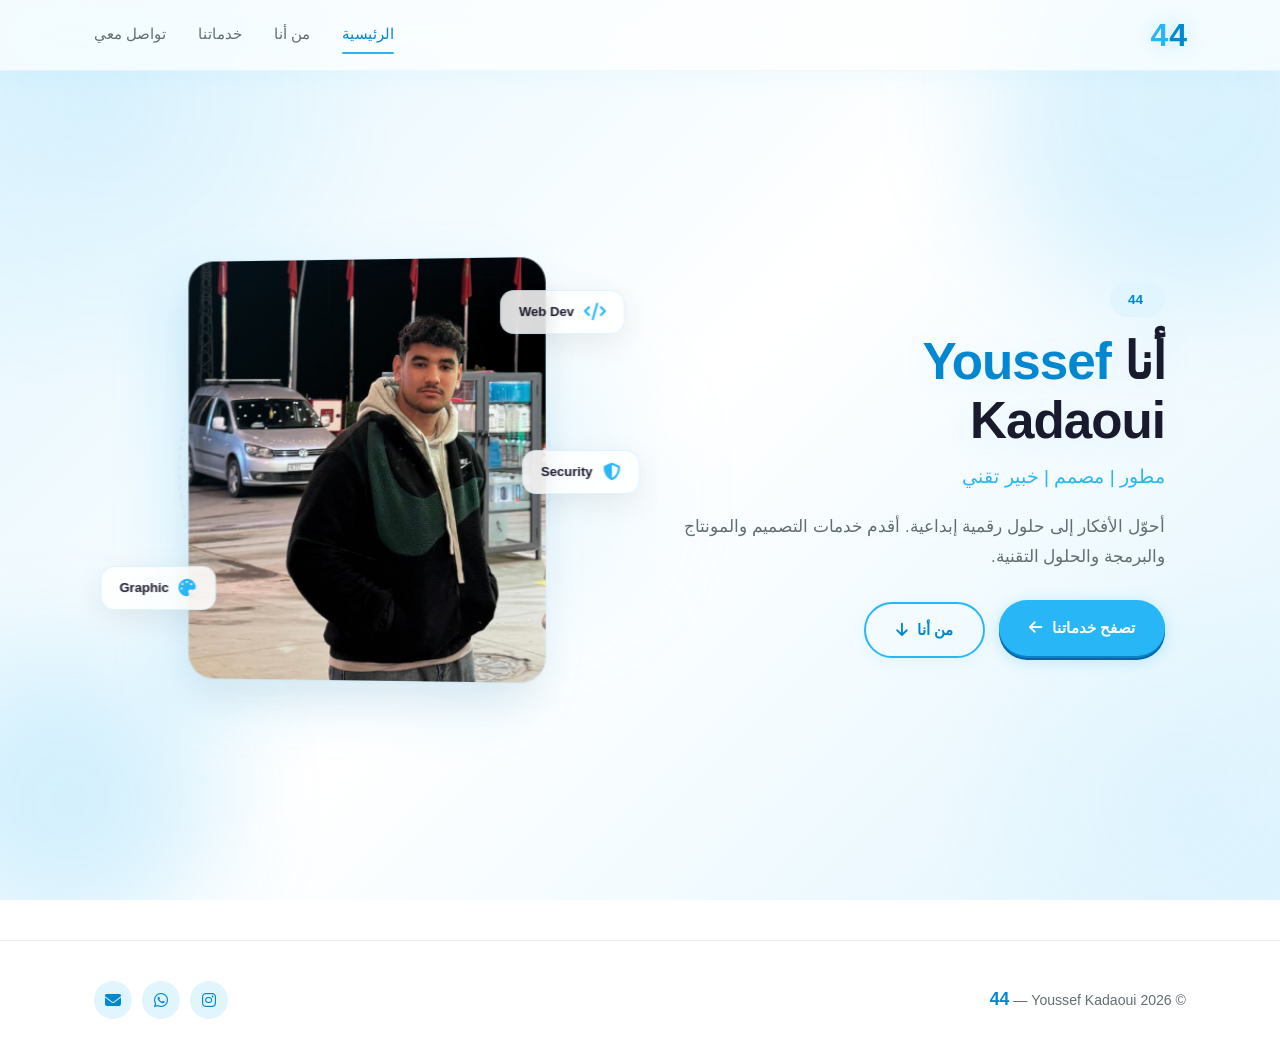
==== index.html @ 0938fd68 "Add files via upload" ====
<!DOCTYPE html>
<html lang="ar" dir="rtl">
<head>
    <meta charset="UTF-8">
    <meta name="viewport" content="width=device-width, initial-scale=1.0">
    <title>44 - Youssef Kadaoui</title>
    <link rel="stylesheet" href="https://cdnjs.cloudflare.com/ajax/libs/font-awesome/6.5.0/css/all.min.css">
    <link rel="stylesheet" href="css/style.css">
</head>
<body>

    <header class="header">
        <div class="container header-inner">
            <a href="index.html" class="logo">4<span>4</span></a>
            <button class="nav-toggle" id="navToggle" aria-label="القائمة">
                <span></span><span></span><span></span>
            </button>
            <nav class="nav" id="nav">
                <a href="index.html" class="active">الرئيسية</a>
                <a href="about.html">من أنا</a>
                <a href="services.html">خدماتنا</a>
                <a href="contact.html">تواصل معي</a>
            </nav>
        </div>
    </header>

    <div class="bg-tech" id="bgTech"></div>
    <div class="scroll-progress" id="scrollProgress"></div>

    <section class="home-hero">
        <div class="blob blob-1"></div>
        <div class="blob blob-2"></div>
        <div class="blob blob-3"></div>
        <div class="container hero-grid">
            <div>
                <span class="hero-tag"><i class="fas fa-sparkles"></i> 44</span>
                <h1>أنا <span>Youssef</span><br>Kadaoui</h1>
                <p class="hero-sub">مطور | مصمم | خبير تقني</p>
                <p class="hero-desc">أحوّل الأفكار إلى حلول رقمية إبداعية. أقدم خدمات التصميم والمونتاج والبرمجة والحلول التقنية.</p>
                <div class="hero-actions">
                    <a href="services.html" class="btn btn-primary">تصفح خدماتنا <i class="fas fa-arrow-left"></i></a>
                    <a href="about.html" class="btn btn-outline">من أنا <i class="fas fa-arrow-down"></i></a>
                </div>
            </div>
            <div class="hero-photo-wrap">
                <div class="hero-photo">
                    <img src="assets/photo.jpg" alt="Youssef Kadaoui" onerror="this.src='assets/photo.svg'">
                </div>
                <div class="floating-badges">
                    <span class="badge badge-1"><i class="fas fa-code"></i> Web Dev</span>
                    <span class="badge badge-2"><i class="fas fa-palette"></i> Graphic</span>
                    <span class="badge badge-3"><i class="fas fa-shield-halved"></i> Security</span>
                </div>
            </div>
        </div>
    </section>

    <footer class="footer">
        <div class="container footer-inner">
            <p class="footer-copy">&copy; 2026 Youssef Kadaoui — <strong>44</strong></p>
            <div class="footer-social">
                <a href="https://www.instagram.com/youssef__kadaoui" target="_blank" aria-label="Instagram"><i class="fab fa-instagram"></i></a>
                <a href="https://wa.me/212609236744" target="_blank" aria-label="WhatsApp"><i class="fab fa-whatsapp"></i></a>
                <a href="mailto:youssefelkadaoui981@gmail.com" aria-label="Email"><i class="fas fa-envelope"></i></a>
            </div>
        </div>
    </footer>

    <button class="back-top" id="backTop" aria-label="العودة للأعلى"><i class="fas fa-arrow-up"></i></button>

    <script src="js/script.js"></script>
</body>
</html>
---- css/style.css ----
* {
    margin: 0;
    padding: 0;
    box-sizing: border-box;
}

:root {
    --primary: #29B6F6;
    --primary-dark: #0288D1;
    --primary-light: #81D4FA;
    --primary-bg: #E1F5FE;
    --accent: #03A9F4;
    --bg: #ffffff;
    --bg-alt: #f0f7fe;
    --bg-card: #ffffff;
    --text: #2d3436;
    --text-light: #636e72;
    --text-muted: #b2bec3;
    --text-bright: #1a1a2e;
    --border: #e8edf3;
    --shadow: 0 4px 20px rgba(41, 182, 246, 0.12);
    --shadow-hover: 0 12px 40px rgba(41, 182, 246, 0.25);
    --shadow-lg: 0 20px 60px rgba(0, 0, 0, 0.08);
    --shadow-3d: 0 30px 80px rgba(41, 182, 246, 0.15);
    --radius: 16px;
    --radius-sm: 10px;
    --font: 'Segoe UI', Tahoma, Geneva, Verdana, sans-serif;
    --z-base: 1;
    --z-raised: 10;
    --z-floating: 100;
}

html {
    scroll-behavior: smooth;
    perspective: 1200px;
}

body {
    font-family: var(--font);
    background: var(--bg);
    color: var(--text);
    line-height: 1.7;
    overflow-x: hidden;
    background-image:
        radial-gradient(circle, var(--primary-light) 0.8px, transparent 0.8px),
        radial-gradient(circle, var(--primary-light) 0.5px, transparent 0.5px);
    background-size: 40px 40px, 20px 20px;
    background-position: 0 0, 10px 10px;
    background-attachment: fixed;
    transform-style: preserve-3d;
}

a { text-decoration: none; color: inherit; }
ul { list-style: none; }
img { max-width: 100%; display: block; }

.container {
    max-width: 1140px;
    margin: 0 auto;
    padding: 0 24px;
}

/* ===== HEADER / NAV ===== */
.header {
    position: fixed;
    top: 0;
    left: 0;
    width: 100%;
    z-index: 1000;
    background: rgba(255, 255, 255, 0.7);
    backdrop-filter: blur(24px) saturate(1.2);
    -webkit-backdrop-filter: blur(24px) saturate(1.2);
    border-bottom: 1px solid rgba(41, 182, 246, 0.08);
    transition: all 0.4s cubic-bezier(0.25, 0.46, 0.45, 0.94);
    transform: translateZ(50px);
    box-shadow: 0 1px 30px rgba(41, 182, 246, 0.06);
}

.header-inner {
    display: flex;
    justify-content: space-between;
    align-items: center;
    height: 70px;
}

.logo {
    font-size: 2rem;
    font-weight: 900;
    color: var(--primary-dark);
    letter-spacing: -1px;
    display: inline-flex;
    align-items: center;
    gap: 2px;
    animation: logoBounce 2.5s ease-in-out infinite;
    text-shadow: 0 0 20px rgba(41, 182, 246, 0.3);
    user-select: none;
}

.logo span {
    color: var(--primary);
    animation: logoGlow 2.5s ease-in-out infinite;
}

@keyframes logoBounce {
    0%, 100% { transform: translateY(0) scale(1); }
    25% { transform: translateY(-3px) scale(1.05); }
    50% { transform: translateY(0) scale(1); }
    75% { transform: translateY(-2px) scale(1.02); }
}

@keyframes logoGlow {
    0%, 100% { text-shadow: 0 0 20px rgba(41, 182, 246, 0.3); }
    50% { text-shadow: 0 0 35px rgba(41, 182, 246, 0.7), 0 0 60px rgba(41, 182, 246, 0.2); }
}

.nav { display: flex; gap: 32px; }

.nav a {
    font-size: 0.92rem;
    font-weight: 500;
    color: var(--text-light);
    transition: color 0.3s ease;
    position: relative;
    padding: 4px 0;
}

.nav a::after {
    content: '';
    position: absolute;
    bottom: -2px;
    left: 0;
    width: 0;
    height: 2px;
    background: var(--primary);
    transition: width 0.3s ease;
    border-radius: 2px;
}

.nav a:hover,
.nav a.active {
    color: var(--primary-dark);
}

.nav a:hover::after,
.nav a.active::after {
    width: 100%;
}

/* Mobile Toggle */
.nav-toggle {
    display: none;
    flex-direction: column;
    gap: 5px;
    cursor: pointer;
    padding: 4px;
    background: none;
    border: none;
}

.nav-toggle span {
    display: block;
    width: 24px;
    height: 2px;
    background: var(--text-bright);
    border-radius: 2px;
    transition: all 0.3s ease;
}

/* ===== PAGE HERO ===== */
.page-hero {
    padding: 140px 0 70px;
    background: linear-gradient(135deg, var(--primary-bg) 0%, #ffffff 70%);
    position: relative;
    overflow: hidden;
}

.page-hero::before {
    content: '';
    position: absolute;
    top: -100px;
    right: -100px;
    width: 400px;
    height: 400px;
    background: radial-gradient(circle, rgba(41, 182, 246, 0.08), transparent 70%);
    border-radius: 50%;
}

.page-hero h1 {
    font-size: 2.8rem;
    font-weight: 800;
    color: var(--text-bright);
    position: relative;
    z-index: 1;
    transform: translateZ(20px);
    text-shadow: 0 4px 20px rgba(41, 182, 246, 0.08);
}

.page-hero p {
    color: var(--text-light);
    font-size: 1.1rem;
    margin-top: 10px;
    position: relative;
    z-index: 1;
    transform: translateZ(15px);
}

/* ===== HOME HERO ===== */
.home-hero {
    min-height: 100vh;
    display: flex;
    align-items: center;
    padding: 100px 0 60px;
    background: linear-gradient(135deg, var(--primary-bg) 0%, #ffffff 50%, var(--primary-bg) 100%);
    position: relative;
    overflow: hidden;
    transform-style: preserve-3d;
    animation: heroShift 12s ease-in-out infinite alternate;
}

.home-hero::before {
    content: '';
    position: absolute;
    top: -200px;
    left: -200px;
    width: 600px;
    height: 600px;
    background: radial-gradient(circle, rgba(41, 182, 246, 0.08), transparent 70%);
    border-radius: 50%;
    transform: translateZ(-50px);
    animation: blobMove 18s ease-in-out infinite alternate;
}

.home-hero::after {
    content: '';
    position: absolute;
    bottom: -150px;
    right: -150px;
    width: 500px;
    height: 500px;
    background: radial-gradient(circle, rgba(129, 212, 250, 0.08), transparent 70%);
    border-radius: 50%;
    transform: translateZ(-30px);
    animation: blobMove 15s ease-in-out infinite alternate-reverse;
}

.hero-grid {
    display: grid;
    grid-template-columns: 1fr 1fr;
    gap: 50px;
    align-items: center;
    position: relative;
    z-index: 1;
}

.hero-tag {
    display: inline-block;
    background: var(--primary-bg);
    color: var(--primary-dark);
    padding: 6px 18px;
    border-radius: 50px;
    font-size: 0.85rem;
    font-weight: 600;
    margin-bottom: 16px;
    animation: hero3DTop 1s cubic-bezier(0.34, 1.56, 0.64, 1) 0.2s both;
}

.hero-grid h1 {
    font-size: 3.2rem;
    font-weight: 900;
    color: var(--text-bright);
    line-height: 1.15;
    margin-bottom: 10px;
    letter-spacing: -1px;
    transform: translateZ(30px);
    text-shadow: 0 5px 30px rgba(41, 182, 246, 0.1);
    animation: hero3DLeft 1s cubic-bezier(0.34, 1.56, 0.64, 1) 0.35s both;
}

.hero-grid h1 span {
    color: var(--primary-dark);
    display: inline-block;
    transform: translateZ(40px);
}

.hero-sub {
    font-size: 1.2rem;
    color: var(--primary);
    font-weight: 500;
    margin-bottom: 18px;
    transform: translateZ(20px);
    animation: hero3DBottom 0.9s cubic-bezier(0.34, 1.56, 0.64, 1) 0.5s both;
}

.hero-desc {
    color: var(--text-light);
    font-size: 1.05rem;
    margin-bottom: 30px;
    max-width: 500px;
    line-height: 1.8;
    transform: translateZ(15px);
    animation: hero3DBottom 0.9s cubic-bezier(0.34, 1.56, 0.64, 1) 0.65s both;
}

@keyframes hero3DTop {
    from { opacity: 0; transform: translateZ(-100px) translateY(-60px) rotateX(30deg); }
    to { opacity: 1; transform: translateZ(0) translateY(0) rotateX(0); }
}

@keyframes hero3DLeft {
    from { opacity: 0; transform: translateZ(-80px) translateX(-80px) rotateY(-20deg); }
    to { opacity: 1; transform: translateZ(30px) translateX(0) rotateY(0); }
}

@keyframes hero3DBottom {
    from { opacity: 0; transform: translateZ(-60px) translateY(50px) rotateX(-15deg); }
    to { opacity: 1; transform: translateZ(0) translateY(0) rotateX(0); }
}

@keyframes hero3DRight {
    from { opacity: 0; transform: translateZ(-100px) translateX(80px) rotateY(25deg) scale(0.8); }
    to { opacity: 1; transform: translateZ(40px) translateX(0) rotateY(-3deg) scale(1); }
}

@keyframes hero3DScale {
    from { opacity: 0; transform: translateZ(-120px) scale(0.6) rotateX(15deg); }
    to { opacity: 1; transform: translateZ(0) scale(1) rotateX(0); }
}

.hero-actions {
    display: flex;
    gap: 14px;
    flex-wrap: wrap;
    animation: hero3DBottom 1s cubic-bezier(0.34, 1.56, 0.64, 1) 0.8s both;
}

.hero-actions .btn:nth-child(2) {
    animation: hero3DScale 0.8s cubic-bezier(0.34, 1.56, 0.64, 1) 0.95s both;
}

.btn {
    display: inline-flex;
    align-items: center;
    gap: 10px;
    padding: 13px 30px;
    border-radius: 50px;
    font-size: 0.95rem;
    font-weight: 600;
    cursor: pointer;
    transition: all 0.35s cubic-bezier(0.34, 1.56, 0.64, 1);
    border: none;
    font-family: var(--font);
    position: relative;
    transform: translateZ(10px);
}

.btn-primary {
    background: var(--primary);
    color: #fff;
    box-shadow: 0 4px 15px rgba(41, 182, 246, 0.3), 0 2px 0 #0277BD, 0 4px 0 #01579B;
    transform: translateZ(10px) translateY(-2px);
}

.btn-primary:hover {
    background: var(--primary-dark);
    transform: translateZ(20px) translateY(-6px);
    box-shadow: 0 8px 30px rgba(41, 182, 246, 0.4), 0 4px 0 #0277BD, 0 8px 0 #01579B;
}

.btn-primary:active {
    transform: translateZ(5px) translateY(2px);
    box-shadow: 0 2px 10px rgba(41, 182, 246, 0.3), 0 1px 0 #0277BD;
}

.btn-outline {
    background: transparent;
    color: var(--primary-dark);
    border: 2px solid var(--primary);
    box-shadow: 0 4px 15px rgba(41, 182, 246, 0.08);
}

.btn-outline:hover {
    background: var(--primary);
    color: #fff;
    transform: translateZ(20px) translateY(-4px);
    box-shadow: 0 8px 30px rgba(41, 182, 246, 0.3);
}

/* Photo - frameless */
.hero-photo-wrap {
    display: flex;
    justify-content: center;
    align-items: center;
    position: relative;
    transform-style: preserve-3d;
    perspective: 800px;
    animation: hero3DRight 1.2s cubic-bezier(0.34, 1.56, 0.64, 1) 0.4s both;
}

.hero-photo-wrap::before {
    content: '';
    position: absolute;
    width: 380px;
    height: 380px;
    border: 2px dashed rgba(41, 182, 246, 0.08);
    border-radius: 50%;
    animation: spin 30s linear infinite;
    transform: translateZ(-20px);
}

@keyframes spin {
    to { transform: translateZ(-20px) rotate(360deg); }
}

.hero-photo {
    width: 340px;
    height: 400px;
    border-radius: 24px;
    overflow: hidden;
    box-shadow:
        -20px 20px 60px rgba(41, 182, 246, 0.15),
        0 20px 40px rgba(0, 0, 0, 0.06),
        0 0 0 1px rgba(41, 182, 246, 0.05);
    background: var(--primary-bg);
    transition: transform 0.6s cubic-bezier(0.34, 1.56, 0.64, 1), box-shadow 0.6s ease;
    position: relative;
    transform: translateZ(40px) rotateY(-3deg);
    transform-style: preserve-3d;
}

.hero-photo::after {
    content: '';
    position: absolute;
    inset: 0;
    border-radius: 24px;
    background: linear-gradient(135deg, rgba(41, 182, 246, 0.1), transparent 50%);
    pointer-events: none;
}

.hero-photo img {
    width: 100%;
    height: 100%;
    object-fit: cover;
    display: block;
}

.hero-photo:hover {
    transform: translateZ(60px) translateY(-12px) rotateY(-5deg) scale(1.02);
    box-shadow:
        -30px 30px 80px rgba(41, 182, 246, 0.2),
        0 30px 60px rgba(0, 0, 0, 0.08),
        0 0 0 1px rgba(41, 182, 246, 0.1);
}

.photo-placeholder {
    width: 100%;
    height: 100%;
    display: flex;
    flex-direction: column;
    align-items: center;
    justify-content: center;
    color: var(--primary);
    background: linear-gradient(135deg, var(--primary-bg), #ffffff);
}

.photo-placeholder i {
    font-size: 5rem;
    opacity: 0.5;
    margin-bottom: 12px;
}

.photo-placeholder p {
    font-size: 0.95rem;
    opacity: 0.4;
    font-weight: 500;
}

/* Floating badges */
.floating-badges {
    position: absolute;
    top: 0;
    left: 0;
    width: 100%;
    height: 100%;
    pointer-events: none;
    z-index: 2;
}

.badge {
    position: absolute;
    background: rgba(255, 255, 255, 0.9);
    backdrop-filter: blur(12px);
    -webkit-backdrop-filter: blur(12px);
    border-radius: 14px;
    padding: 10px 18px;
    box-shadow: 0 8px 32px rgba(0, 0, 0, 0.08);
    display: flex;
    align-items: center;
    gap: 10px;
    font-size: 0.82rem;
    font-weight: 600;
    color: var(--text-bright);
    animation: floatBadge 6s ease-in-out infinite;
    border: 1px solid rgba(41, 182, 246, 0.12);
    transform-style: preserve-3d;
    transition: transform 0.3s ease, box-shadow 0.3s ease;
}

.badge:hover {
    transform: translateZ(20px) scale(1.05);
    box-shadow: 0 12px 40px rgba(41, 182, 246, 0.15);
    border-color: rgba(41, 182, 246, 0.3);
}

.badge i { color: var(--primary); font-size: 1.1rem; }

.badge-1 { top: 5%; right: -10px; animation: hero3DScale 0.8s cubic-bezier(0.34, 1.56, 0.64, 1) 1.1s both, floatBadge 6s ease-in-out 1.9s infinite; transform: translateZ(50px); }
.badge-2 { bottom: 15%; left: -15px; animation: hero3DScale 0.8s cubic-bezier(0.34, 1.56, 0.64, 1) 1.3s both, floatBadge 6s ease-in-out 2.1s infinite; transform: translateZ(35px); }
.badge-3 { top: 45%; right: -25px; animation: hero3DScale 0.8s cubic-bezier(0.34, 1.56, 0.64, 1) 1.5s both, floatBadge 6s ease-in-out 2.3s infinite; transform: translateZ(45px); }

@keyframes floatBadge {
    0%, 100% { transform: var(--tw, translateY(0)) translateZ(0); }
    50% { transform: var(--tw, translateY(-12px)) translateZ(10px); }
}

.badge-1 { --tw: translateY(0); }
.badge-2 { --tw: translateY(0); }
.badge-3 { --tw: translateY(0); }

/* ===== ABOUT PAGE ===== */
.about-wrap {
    display: grid;
    grid-template-columns: 1fr 1fr;
    gap: 50px;
    align-items: start;
    padding: 60px 0;
}

.about-photo {
    width: 100%;
    max-width: 380px;
    border-radius: 20px;
    overflow: hidden;
    box-shadow: -15px 15px 50px rgba(41, 182, 246, 0.12), 0 15px 40px rgba(0, 0, 0, 0.05);
    background: var(--primary-bg);
    transition: transform 0.5s cubic-bezier(0.34, 1.56, 0.64, 1), box-shadow 0.5s ease;
    transform-style: preserve-3d;
    transform: translateZ(10px) rotateY(-2deg);
}

.about-photo:hover {
    transform: translateZ(30px) translateY(-8px) rotateY(-4deg) scale(1.02);
    box-shadow: -25px 25px 70px rgba(41, 182, 246, 0.2), 0 25px 50px rgba(0, 0, 0, 0.06);
}

.about-photo .photo-placeholder {
    height: 420px;
}

.about-text h2 {
    font-size: 2rem;
    font-weight: 800;
    color: var(--text-bright);
    margin-bottom: 16px;
}

.about-text h2 span { color: var(--primary-dark); }

.about-text p {
    color: var(--text-light);
    font-size: 1.02rem;
    margin-bottom: 14px;
    line-height: 1.8;
}

.stats-row {
    display: grid;
    grid-template-columns: repeat(3, 1fr);
    gap: 16px;
    margin-top: 30px;
}

.stat-item {
    background: var(--primary-bg);
    padding: 22px 16px;
    border-radius: var(--radius-sm);
    text-align: center;
    transition: all 0.3s ease;
}

.stat-item:hover {
    background: var(--primary);
    color: #fff;
    transform: translateY(-3px);
    box-shadow: var(--shadow);
}

.stat-item:hover .stat-num,
.stat-item:hover .stat-label {
    color: #fff;
}

.stat-num {
    display: block;
    font-size: 2rem;
    font-weight: 900;
    color: var(--primary-dark);
    transition: color 0.3s ease;
}

.stat-label {
    color: var(--text-light);
    font-size: 0.85rem;
    font-weight: 500;
    margin-top: 4px;
    transition: color 0.3s ease;
}

/* ===== SERVICES PAGE ===== */
.services-wrap {
    padding: 60px 0;
}

.services-grid {
    display: grid;
    grid-template-columns: repeat(3, 1fr);
    gap: 24px;
}

.service-card {
    background: var(--bg-card);
    border: 1px solid var(--border);
    border-radius: var(--radius);
    padding: 36px 28px;
    transition: all 0.5s cubic-bezier(0.34, 1.56, 0.64, 1);
    position: relative;
    overflow: hidden;
    transform-style: preserve-3d;
    perspective: 1000px;
    box-shadow: 0 4px 20px rgba(0, 0, 0, 0.03);
}

.service-card::before {
    content: '';
    position: absolute;
    top: 0;
    left: 0;
    width: 100%;
    height: 4px;
    background: linear-gradient(90deg, var(--primary), var(--accent), var(--primary-light));
    background-size: 200% 100%;
    transform: scaleX(0);
    transform-origin: left;
    transition: transform 0.5s ease;
    animation: shimmer 3s linear infinite;
}

.service-card:hover::before {
    transform: scaleX(1);
}

.service-card:hover {
    transform: translateZ(30px) translateY(-10px) rotateX(2deg);
    box-shadow:
        0 20px 60px rgba(41, 182, 246, 0.15),
        0 0 0 1px rgba(41, 182, 246, 0.1);
    border-color: rgba(41, 182, 246, 0.2);
}

.service-icon {
    width: 56px;
    height: 56px;
    border-radius: 14px;
    background: var(--primary-bg);
    display: flex;
    align-items: center;
    justify-content: center;
    font-size: 1.5rem;
    color: var(--primary-dark);
    margin-bottom: 18px;
    transition: all 0.4s ease;
}

.service-card:hover .service-icon {
    background: var(--primary);
    color: #fff;
    transform: translateZ(40px) scale(1.1) rotate(5deg);
    box-shadow: 0 10px 30px rgba(41, 182, 246, 0.3);
}

.service-card h3 {
    font-size: 1.1rem;
    font-weight: 700;
    color: var(--text-bright);
    margin-bottom: 10px;
}

.service-card p {
    color: var(--text-light);
    font-size: 0.92rem;
    line-height: 1.7;
}

/* ===== CONTACT PAGE ===== */
.contact-wrap {
    display: grid;
    grid-template-columns: 1fr 1.2fr;
    gap: 40px;
    padding: 60px 0;
}

.contact-info-cards {
    display: flex;
    flex-direction: column;
    gap: 16px;
}

.contact-card {
    background: var(--bg-card);
    border: 1px solid var(--border);
    border-radius: var(--radius-sm);
    padding: 22px 24px;
    display: flex;
    align-items: center;
    gap: 18px;
    transition: all 0.4s cubic-bezier(0.34, 1.56, 0.64, 1);
    transform-style: preserve-3d;
    perspective: 600px;
}

.contact-card:hover {
    border-color: var(--primary-light);
    box-shadow: 0 12px 40px rgba(41, 182, 246, 0.12);
    transform: translateZ(20px) translateX(-6px) rotateY(-2deg);
}

.contact-card .icon {
    width: 48px;
    height: 48px;
    border-radius: 12px;
    background: var(--primary-bg);
    display: flex;
    align-items: center;
    justify-content: center;
    font-size: 1.3rem;
    color: var(--primary-dark);
    flex-shrink: 0;
}

.contact-card .info h4 {
    font-size: 0.9rem;
    color: var(--text-light);
    font-weight: 500;
}

.contact-card .info a,
.contact-card .info span {
    font-size: 1rem;
    font-weight: 600;
    color: var(--text-bright);
    direction: ltr;
    display: inline-block;
}

.contact-card .info a:hover {
    color: var(--primary-dark);
}

/* Form */
.form-box {
    background: var(--bg-card);
    border: 1px solid var(--border);
    border-radius: var(--radius);
    padding: 36px;
    position: relative;
}

.form-box::before {
    content: '';
    position: absolute;
    top: 0;
    left: 0;
    right: 0;
    height: 3px;
    background: linear-gradient(90deg, var(--primary), var(--primary-light), var(--primary));
    background-size: 200% 100%;
    animation: shimmer 3s linear infinite;
    border-radius: var(--radius) var(--radius) 0 0;
}

@keyframes shimmer {
    0% { background-position: 200% 0; }
    100% { background-position: -200% 0; }
}

.form-box h3 {
    font-size: 1.3rem;
    font-weight: 700;
    color: var(--text-bright);
    margin-bottom: 6px;
}

.form-box > p {
    color: var(--text-light);
    font-size: 0.92rem;
    margin-bottom: 24px;
}

.form-group {
    margin-bottom: 16px;
}

.form-group input,
.form-group select,
.form-group textarea {
    width: 100%;
    padding: 13px 16px;
    background: var(--bg);
    border: 1px solid var(--border);
    border-radius: var(--radius-sm);
    color: var(--text);
    font-size: 0.92rem;
    font-family: var(--font);
    transition: all 0.3s ease;
    outline: none;
}

.form-group input:focus,
.form-group select:focus,
.form-group textarea:focus {
    border-color: var(--primary);
    box-shadow: 0 0 0 3px rgba(41, 182, 246, 0.12);
}

.form-group input::placeholder,
.form-group textarea::placeholder {
    color: var(--text-muted);
}

.form-group select {
    cursor: pointer;
    appearance: none;
    -webkit-appearance: none;
    background-image: url("data:image/svg+xml,%3Csvg xmlns='http://www.w3.org/2000/svg' width='12' height='12' fill='%23636e72' viewBox='0 0 16 16'%3E%3Cpath d='M8 11L3 6h10l-5 5z'/%3E%3C/svg%3E");
    background-repeat: no-repeat;
    background-position: left 16px center;
    padding-left: 40px;
}

.form-group select option {
    background: #fff;
    color: var(--text);
}

.form-group textarea {
    height: 120px;
    resize: vertical;
    min-height: 80px;
}

.submit-btn {
    width: 100%;
    justify-content: center;
    padding: 15px 30px;
    font-size: 1rem;
}

.submit-btn i {
    transition: transform 0.3s ease;
}

.submit-btn:hover i {
    transform: translateX(-5px);
}

.form-success {
    display: none;
    text-align: center;
    padding: 40px 20px;
}

.form-success.active {
    display: block;
    animation: fadeUp 0.5s ease;
}

.form-success i {
    font-size: 3.5rem;
    color: #00b894;
    margin-bottom: 12px;
}

.form-success h3 {
    font-size: 1.4rem;
    color: var(--text-bright);
    margin-bottom: 6px;
}

.form-success p {
    color: var(--text-light);
}

@keyframes fadeUp {
    from { opacity: 0; transform: translateY(20px); }
    to { opacity: 1; transform: translateY(0); }
}

/* ===== SECTION HEAD ===== */
.section-head {
    text-align: center;
    margin-bottom: 40px;
    transform-style: preserve-3d;
}

.section-head h2 {
    font-size: 2rem;
    font-weight: 800;
    color: var(--text-bright);
    margin-bottom: 8px;
    transform: translateZ(15px);
}

.section-head p {
    color: var(--text-light);
    font-size: 1rem;
    transform: translateZ(10px);
}

/* ===== CONSULTATION SECTION ===== */
.consult-section {
    padding: 60px 0 80px;
    background: var(--bg-alt);
}

.consult-box {
    max-width: 680px;
    margin: 0 auto;
    background: #fff;
    border: 1px solid var(--border);
    border-radius: var(--radius);
    padding: 36px;
    position: relative;
    box-shadow: var(--shadow-lg);
    transform-style: preserve-3d;
    perspective: 800px;
    transition: transform 0.5s cubic-bezier(0.34, 1.56, 0.64, 1), box-shadow 0.5s ease;
}

.consult-box::before {
    content: '';
    position: absolute;
    top: 0;
    left: 0;
    right: 0;
    height: 3px;
    background: linear-gradient(90deg, var(--primary), var(--accent), var(--primary-light), var(--primary));
    background-size: 300% 100%;
    animation: shimmer 4s linear infinite;
    border-radius: var(--radius) var(--radius) 0 0;
}

.consult-box:hover {
    transform: translateZ(20px) translateY(-6px) rotateX(1deg);
    box-shadow: 0 30px 80px rgba(41, 182, 246, 0.15);
}

.form-row {
    display: grid;
    grid-template-columns: 1fr 1fr;
    gap: 16px;
}

/* ===== CONTACT CTA ===== */
.contact-cta {
    background: var(--primary-bg);
    border-radius: var(--radius);
    padding: 40px 32px;
    text-align: center;
    display: flex;
    flex-direction: column;
    align-items: center;
    justify-content: center;
    gap: 18px;
}

.contact-cta h3 {
    font-size: 1.2rem;
    font-weight: 700;
    color: var(--text-bright);
}

.contact-cta h3 span {
    color: var(--primary-dark);
}

/* ===== FOOTER ===== */
.footer {
    padding: 40px 0;
    border-top: 1px solid var(--border);
    background: var(--bg);
    margin-top: 40px;
}

.footer-inner {
    display: flex;
    justify-content: space-between;
    align-items: center;
    gap: 16px;
    flex-wrap: wrap;
}

.footer-copy {
    color: var(--text-light);
    font-size: 0.88rem;
}

.footer-copy strong {
    font-size: 1.1rem;
    color: var(--primary-dark);
    animation: logoBounce 2.5s ease-in-out infinite;
    display: inline-block;
}

.footer-social {
    display: flex;
    gap: 10px;
}

.footer-social a {
    width: 38px;
    height: 38px;
    border-radius: 50%;
    background: var(--primary-bg);
    display: flex;
    align-items: center;
    justify-content: center;
    color: var(--primary-dark);
    font-size: 1rem;
    transition: all 0.3s ease;
}

.footer-social a:hover {
    background: var(--primary);
    color: #fff;
    transform: translateY(-3px);
}

/* ===== SCROLL PROGRESS ===== */
.scroll-progress {
    position: fixed;
    top: 0;
    left: 0;
    height: 3px;
    background: linear-gradient(90deg, var(--primary), var(--accent));
    z-index: 1001;
    width: 0%;
    transition: width 0.1s ease;
    box-shadow: 0 0 10px var(--primary-glow, rgba(41, 182, 246, 0.5));
}

/* ===== GRADIENT TEXT ===== */
.gradient-text {
    background: linear-gradient(135deg, var(--primary-dark), var(--accent));
    -webkit-background-clip: text;
    -webkit-text-fill-color: transparent;
    background-clip: text;
}

/* ===== GLASS CARD ===== */
.glass {
    background: rgba(255, 255, 255, 0.7);
    backdrop-filter: blur(20px);
    -webkit-backdrop-filter: blur(20px);
    border: 1px solid rgba(255, 255, 255, 0.3);
}

/* ===== HERO ANIMATED BG ===== */
.home-hero {
    animation: heroShift 12s ease-in-out infinite alternate;
}

@keyframes heroShift {
    0% { background-position: 0% 50%; }
    100% { background-position: 100% 50%; }
}

/* ===== TECH BACKGROUND ===== */
.bg-tech {
    position: fixed;
    top: 0;
    left: 0;
    width: 100%;
    height: 100%;
    pointer-events: none;
    z-index: 0;
    overflow: hidden;
    opacity: 0.15;
}

.bg-tech span {
    position: absolute;
    font-family: 'Courier New', monospace;
    font-weight: 700;
    color: var(--primary);
    animation: bgFloat 25s linear infinite;
    user-select: none;
}

@keyframes bgFloat {
    0% { transform: translateY(110vh) rotate(0deg); opacity: 0; }
    5% { opacity: 1; }
    90% { opacity: 1; }
    100% { transform: translateY(-10vh) rotate(720deg); opacity: 0; }
}

/* ===== FLOATING BLOBS ===== */
.blob {
    position: absolute;
    border-radius: 50%;
    filter: blur(60px);
    opacity: 0.15;
    pointer-events: none;
    animation: blobMove 15s ease-in-out infinite alternate;
}

.blob-1 {
    width: 400px;
    height: 400px;
    background: var(--primary);
    top: -100px;
    right: -100px;
    animation-delay: 0s;
}

.blob-2 {
    width: 300px;
    height: 300px;
    background: var(--accent);
    bottom: -50px;
    left: -80px;
    animation-delay: -5s;
}

.blob-3 {
    width: 250px;
    height: 250px;
    background: var(--primary-light);
    top: 40%;
    left: 30%;
    animation-delay: -10s;
}

@keyframes blobMove {
    0% { transform: translate(0, 0) scale(1); }
    33% { transform: translate(30px, -30px) scale(1.1); }
    66% { transform: translate(-20px, 20px) scale(0.9); }
    100% { transform: translate(20px, 30px) scale(1.05); }
}

/* ===== BACK TO TOP ===== */
.back-top {
    position: fixed;
    bottom: 30px;
    right: 30px;
    width: 48px;
    height: 48px;
    border-radius: 50%;
    background: var(--primary);
    color: #fff;
    border: none;
    cursor: pointer;
    font-size: 1.2rem;
    display: flex;
    align-items: center;
    justify-content: center;
    z-index: 999;
    opacity: 0;
    visibility: hidden;
    transform: translateY(20px);
    transition: all 0.4s ease;
    box-shadow: 0 4px 20px rgba(41, 182, 246, 0.3);
}

.back-top.visible {
    opacity: 1;
    visibility: visible;
    transform: translateY(0);
}

.back-top:hover {
    background: var(--primary-dark);
    transform: translateY(-4px);
    box-shadow: 0 8px 30px rgba(41, 182, 246, 0.5);
}

/* ===== SERVICE CARD 3D ===== */
.service-card {
    perspective: 1000px;
    transform-style: preserve-3d;
}

/* ===== SHIMMER OVERLAY ===== */
.service-card::after {
    content: '';
    position: absolute;
    top: -50%;
    left: -50%;
    width: 200%;
    height: 200%;
    background: linear-gradient(
        45deg,
        transparent 30%,
        rgba(255, 255, 255, 0.08) 50%,
        transparent 70%
    );
    transform: rotate(45deg) translateX(-100%);
    transition: transform 0.8s ease;
    pointer-events: none;
}

.service-card:hover::after {
    transform: rotate(45deg) translateX(100%);
}

/* ===== PAGE HERO BLOBS ===== */
.page-hero .blob-1 {
    width: 300px;
    height: 300px;
    top: -80px;
    left: -80px;
}

.page-hero .blob-2 {
    width: 200px;
    height: 200px;
    bottom: -60px;
    right: -60px;
    left: auto;
}

/* ===== BADGE GLOW ===== */
.badge {
    backdrop-filter: blur(10px);
    background: rgba(255, 255, 255, 0.85);
    border: 1px solid rgba(41, 182, 246, 0.15);
}

/* ===== SECTION DIVIDER ===== */
.section-divider {
    height: 1px;
    background: linear-gradient(90deg, transparent, var(--primary-light), transparent);
    margin: 0;
    border: none;
    opacity: 0.4;
}

/* ===== RESPONSIVE ===== */
@media (max-width: 992px) {
    .hero-grid {
        grid-template-columns: 1fr;
        text-align: center;
    }

    .hero-desc {
        margin: 0 auto 30px;
    }

    .hero-actions {
        justify-content: center;
    }

    .hero-photo {
        width: 280px;
        height: 340px;
    }

    .about-wrap {
        grid-template-columns: 1fr;
        text-align: center;
    }

    .about-photo {
        margin: 0 auto;
    }

    .services-grid {
        grid-template-columns: repeat(2, 1fr);
    }

    .contact-wrap {
        grid-template-columns: 1fr;
    }

    .badge-1 { right: 0; }
    .badge-2 { left: 0; }
    .badge-3 { right: -10px; }
}

@media (max-width: 768px) {
    .nav {
        position: fixed;
        top: 0;
        right: -100%;
        width: 260px;
        height: 100vh;
        background: #fff;
        flex-direction: column;
        justify-content: center;
        align-items: center;
        gap: 28px;
        transition: right 0.35s ease;
        border-left: 1px solid var(--border);
        z-index: 999;
        box-shadow: -10px 0 40px rgba(0,0,0,0.06);
    }

    .nav.open {
        right: 0;
    }

    .nav-toggle {
        display: flex;
        z-index: 1001;
    }

    .nav-toggle.open span:nth-child(1) {
        transform: rotate(45deg) translate(5px, 5px);
    }

    .nav-toggle.open span:nth-child(2) {
        opacity: 0;
    }

    .nav-toggle.open span:nth-child(3) {
        transform: rotate(-45deg) translate(5px, -5px);
    }

    .hero-grid h1 {
        font-size: 2.2rem;
    }

    .hero-sub {
        font-size: 1rem;
    }

    .page-hero h1 {
        font-size: 2rem;
    }

    .services-grid {
        grid-template-columns: 1fr;
        max-width: 400px;
        margin: 0 auto;
    }

    .form-row {
        grid-template-columns: 1fr;
    }

    .stats-row {
        grid-template-columns: repeat(3, 1fr);
        gap: 10px;
    }

    .footer-inner {
        flex-direction: column;
        text-align: center;
    }
}

@media (max-width: 480px) {
    .hero-grid h1 {
        font-size: 1.8rem;
    }

    .hero-photo {
        width: 220px;
        height: 270px;
    }

    .badge {
        font-size: 0.7rem;
        padding: 5px 10px;
    }

    .form-box, .consult-box {
        padding: 24px 18px;
    }

    .form-row {
        grid-template-columns: 1fr;
    }

    .stats-row {
        gap: 8px;
    }

    .stat-num {
        font-size: 1.5rem;
    }
}
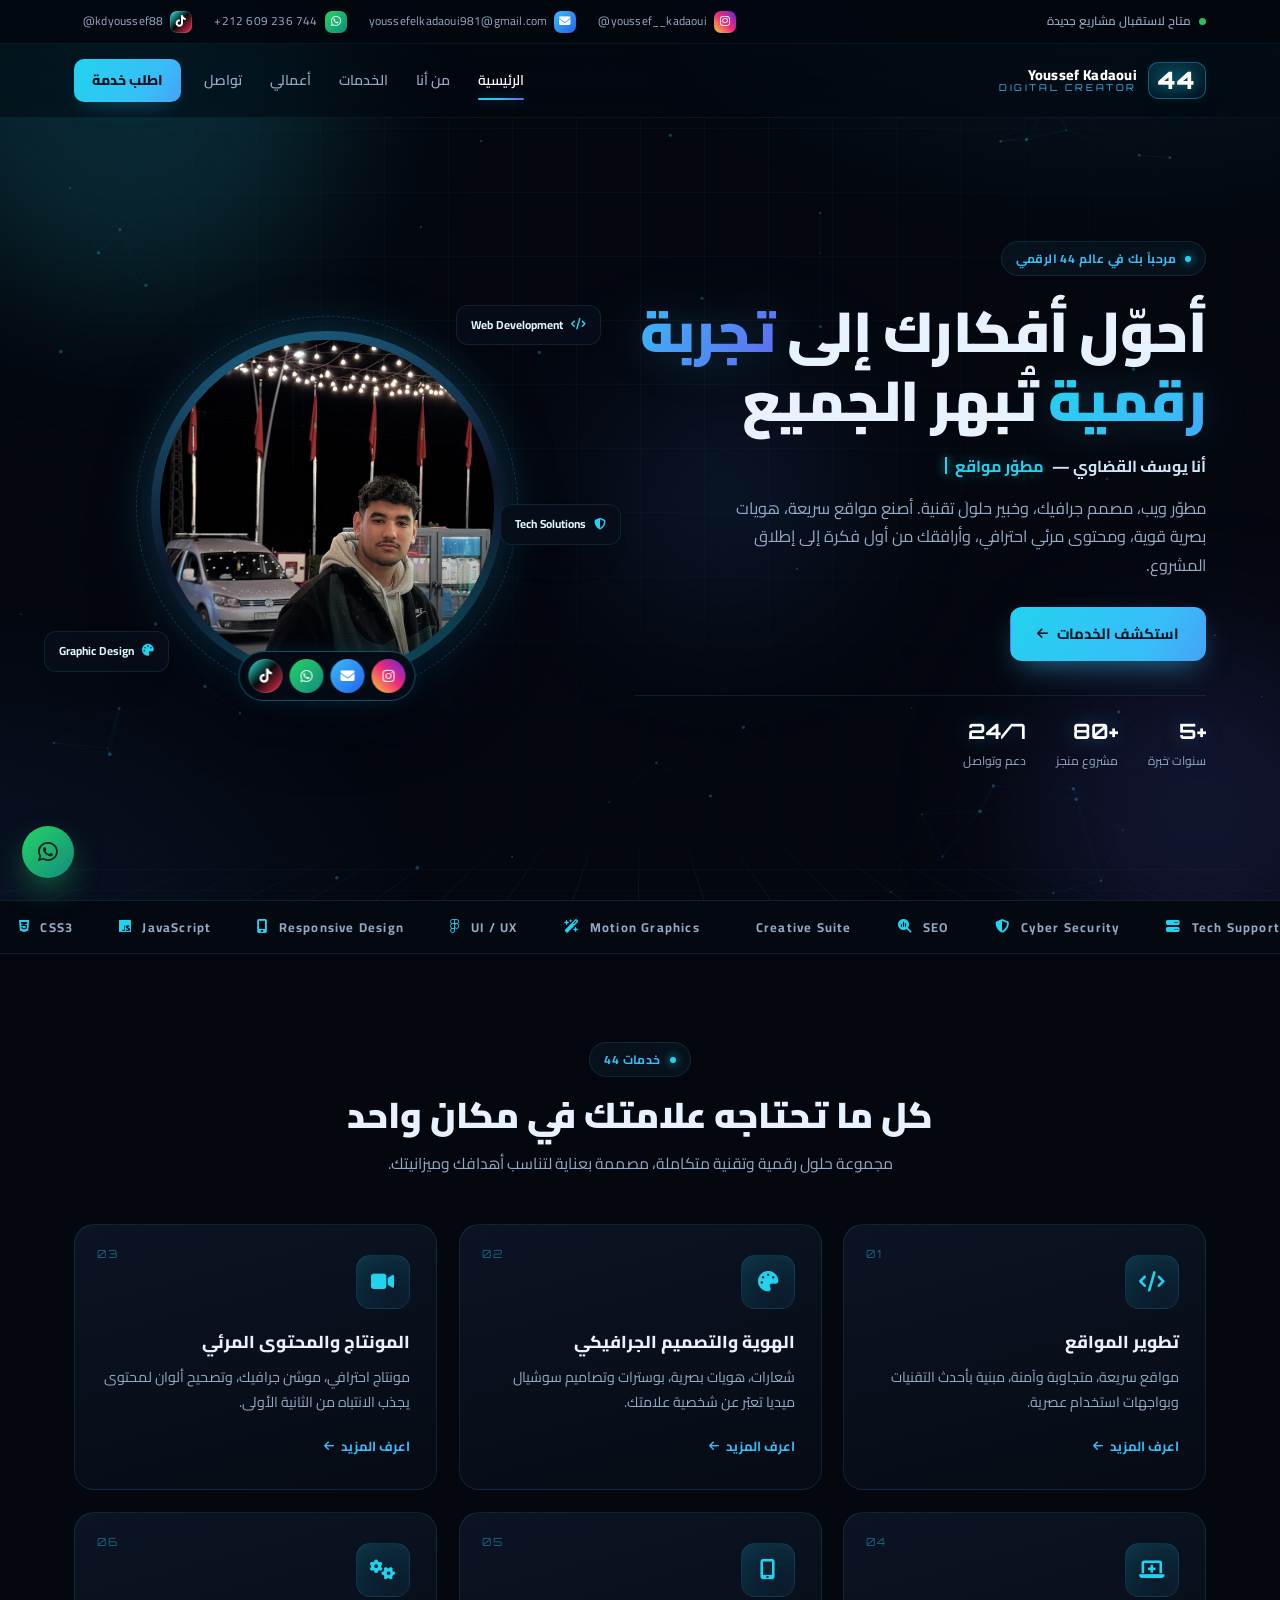
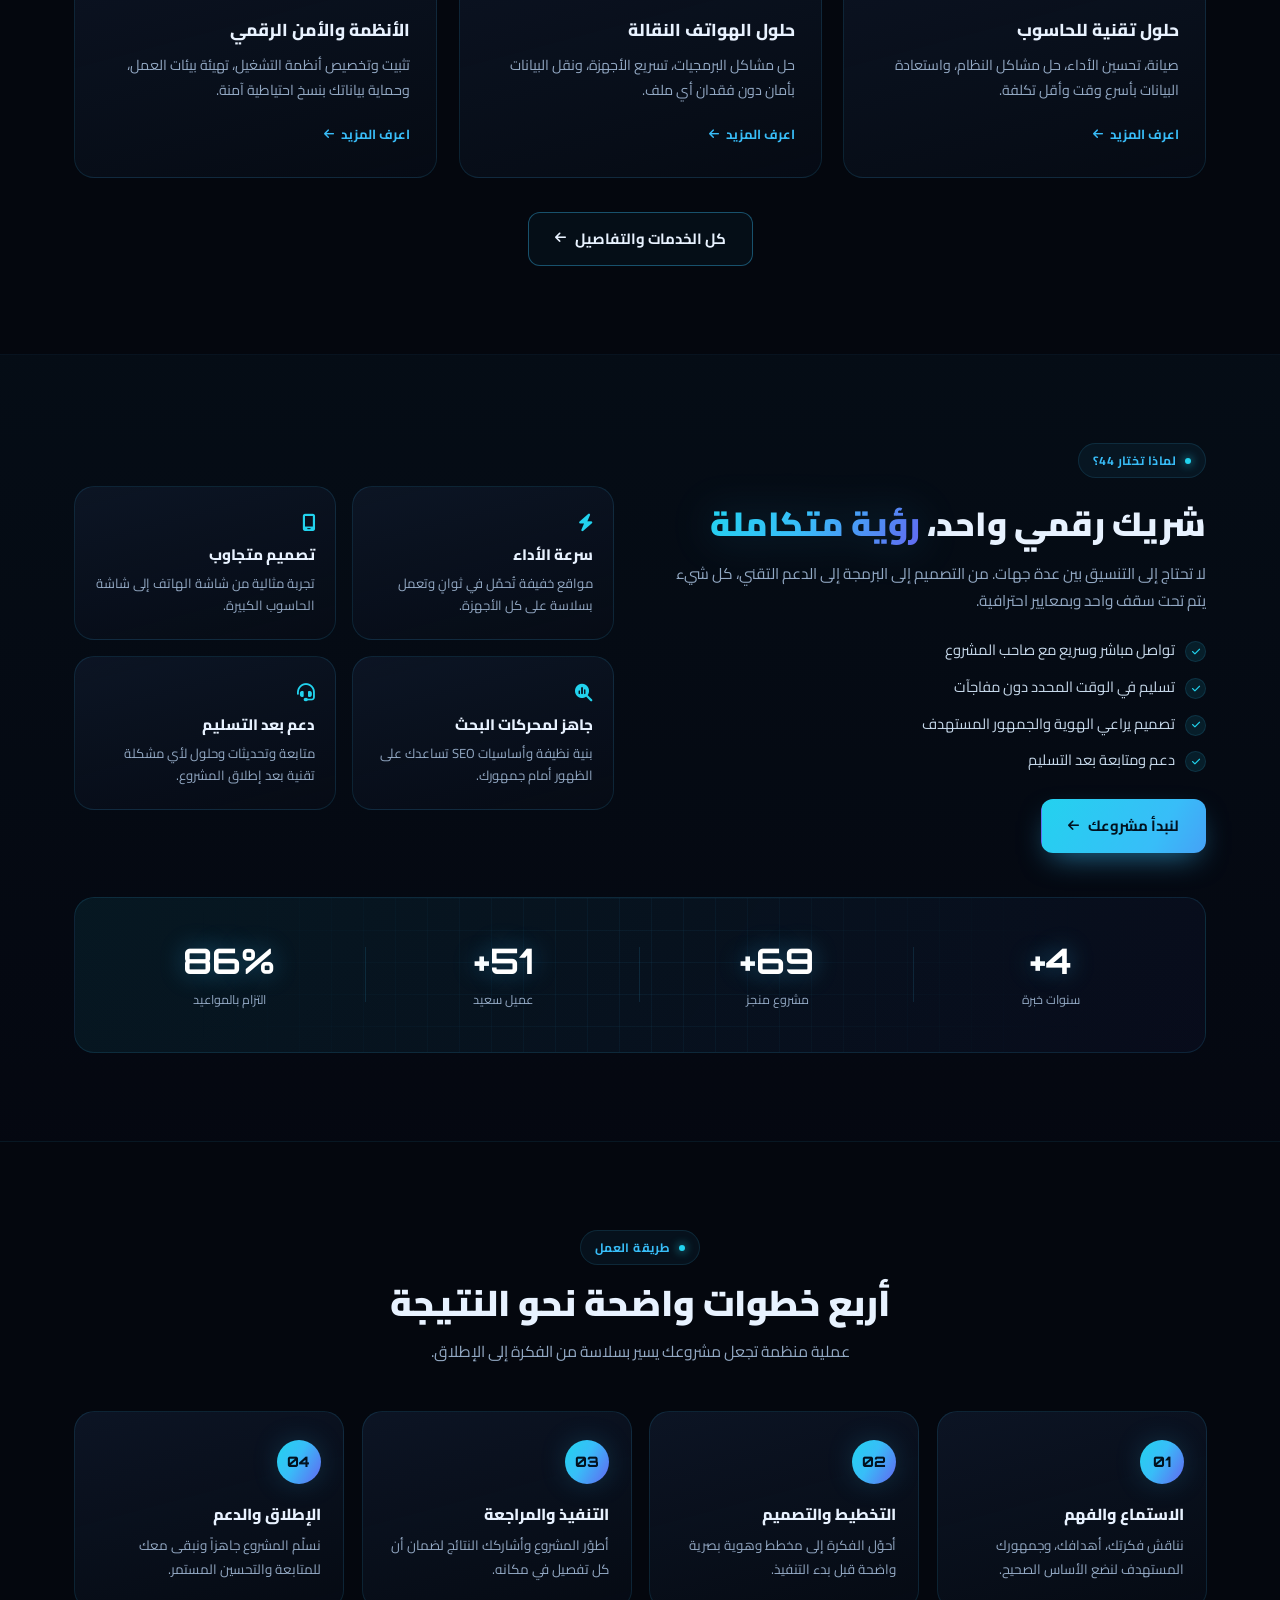
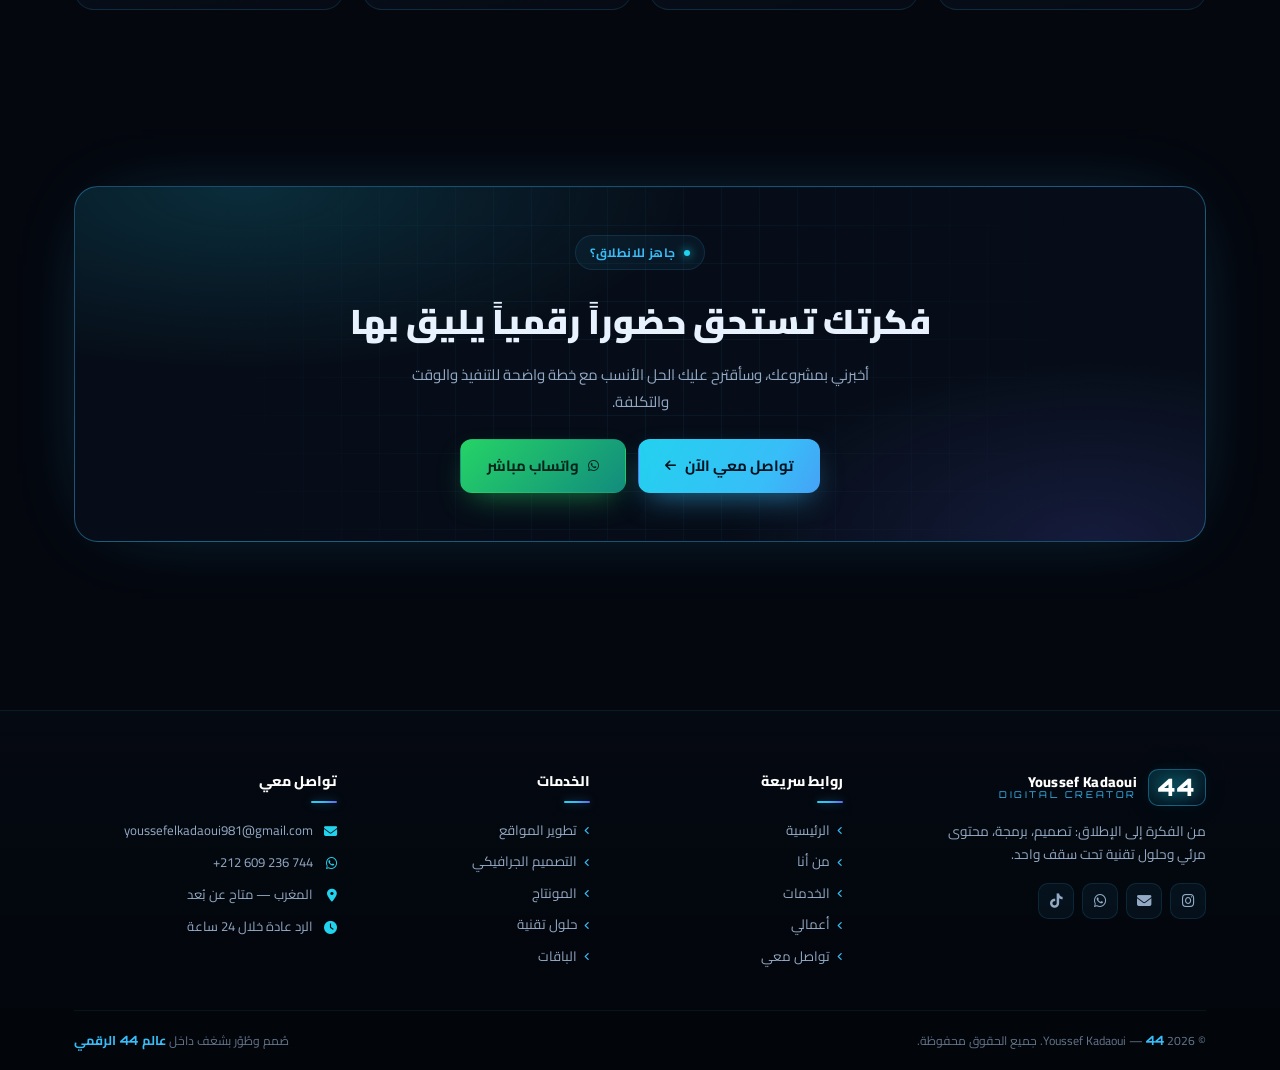
==== commit e9691a93: "Add files via upload" ====
--- a/index.html
+++ b/index.html
@@ -3,70 +3,415 @@
 <head>
     <meta charset="UTF-8">
     <meta name="viewport" content="width=device-width, initial-scale=1.0">
-    <title>44 - Youssef Kadaoui</title>
-    <link rel="stylesheet" href="https://cdnjs.cloudflare.com/ajax/libs/font-awesome/6.5.0/css/all.min.css">
+    <title>44 — يوسف القضاوي | عالم رقمي متكامل</title>
+    <meta name="description" content="يوسف القضاوي (44) — مطوّر مواقع، مصمم جرافيك، وخبير حلول تقنية. تصميم، برمجة، مونتاج وحلول رقمية احترافية.">
+    <meta name="theme-color" content="#04070e">
+    <meta property="og:title" content="44 — يوسف القضاوي | عالم رقمي متكامل">
+    <meta property="og:description" content="من الفكرة إلى تجربة رقمية متكاملة: تطوير مواقع، هويات بصرية، مونتاج وحلول تقنية احترافية.">
+    <meta property="og:type" content="website">
+    <link rel="icon" href="assets/favicon.svg" type="image/svg+xml">
+    <link rel="preconnect" href="https://fonts.googleapis.com">
+    <link rel="preconnect" href="https://fonts.gstatic.com" crossorigin>
+    <link href="https://fonts.googleapis.com/css2?family=Cairo:wght@300;400;500;600;700;800;900&family=Orbitron:wght@500;700;900&display=swap" rel="stylesheet">
+    <link rel="stylesheet" href="https://cdnjs.cloudflare.com/ajax/libs/font-awesome/6.5.1/css/all.min.css">
     <link rel="stylesheet" href="css/style.css">
+    <noscript><style>.reveal{opacity:1;transform:none}.boot{display:none}</style></noscript>
 </head>
 <body>
 
-    <header class="header">
+    <!-- Boot screen -->
+    <div class="boot" aria-hidden="true">
+        <div class="boot-inner">
+            <span class="boot-logo">44</span>
+            <span class="boot-bar"><i></i></span>
+            <span class="boot-txt">ENTERING THE DIGITAL WORLD</span>
+        </div>
+    </div>
+
+    <a class="skip" href="#main">تخطَّ إلى المحتوى</a>
+    <div class="scroll-progress" id="scrollProgress"></div>
+    <canvas id="fx" aria-hidden="true"></canvas>
+
+            <!-- Language gate -->
+    <div class="lang-gate hidden" id="langGate" role="dialog" aria-modal="true" aria-labelledby="langGateTitle">
+        <div class="lang-gate-card">
+            <span class="logo-mark">44</span>
+            <p class="lang-gate-kicker">WELCOME TO THE DIGITAL WORLD</p>
+            <h2 id="langGateTitle">اختر لغتك <span>/ Choose your language</span></h2>
+            <p class="lang-gate-hint">يمكنك تغيير اللغة في أي وقت من أعلى الموقع.</p>
+            <div class="lang-options">
+                <a class="lang-opt" href="index.html" data-lang="ar">
+                    <i class="fas fa-globe"></i>
+                    <b>العربية</b>
+                    <span>Arabic</span>
+                </a>
+                <a class="lang-opt" href="en/index.html" data-lang="en">
+                    <i class="fas fa-globe"></i>
+                    <b>English</b>
+                    <span>الإنجليزية</span>
+                </a>
+            </div>
+        </div>
+    </div>
+
+    <!-- ===== TOP SOCIAL BAR ===== -->
+    <div class="topbar">
+        <div class="container topbar-inner">
+            <div class="status"><span class="dot"></span> متاح لاستقبال مشاريع جديدة</div>
+            <div class="top-social">
+                <a class="ts ts-ig" href="https://www.instagram.com/youssef__kadaoui" target="_blank" rel="noopener" aria-label="إنستغرام">
+                    <span class="ts-icon"><i class="fab fa-instagram"></i></span>
+                    <span class="ts-label">@youssef__kadaoui</span>
+                </a>
+                <a class="ts ts-mail" href="mailto:youssefelkadaoui981@gmail.com" aria-label="البريد الإلكتروني">
+                    <span class="ts-icon"><i class="fas fa-envelope"></i></span>
+                    <span class="ts-label">youssefelkadaoui981@gmail.com</span>
+                </a>
+                <a class="ts ts-wa" href="https://wa.me/212609236744" target="_blank" rel="noopener" aria-label="واتساب">
+                    <span class="ts-icon"><i class="fab fa-whatsapp"></i></span>
+                    <span class="ts-label">+212 609 236 744</span>
+                </a>
+                <a class="ts ts-tt" href="https://www.tiktok.com/@kdyoussef88" target="_blank" rel="noopener" aria-label="تيك توك">
+                    <span class="ts-icon"><i class="fab fa-tiktok"></i></span>
+                    <span class="ts-label">@kdyoussef88</span>
+                </a>
+            </div>
+        </div>
+    </div>
+
+    <!-- ===== HEADER ===== -->
+    <header class="header" id="header">
         <div class="container header-inner">
-            <a href="index.html" class="logo">4<span>4</span></a>
-            <button class="nav-toggle" id="navToggle" aria-label="القائمة">
+            <a href="index.html" class="logo" aria-label="44 — الصفحة الرئيسية">
+                <span class="logo-mark">44</span>
+                <span class="logo-text"><b>Youssef Kadaoui</b><i>Digital Creator</i></span>
+            </a>
+            <button class="nav-toggle" id="navToggle" aria-label="فتح القائمة" aria-expanded="false" aria-controls="nav">
                 <span></span><span></span><span></span>
             </button>
             <nav class="nav" id="nav">
                 <a href="index.html" class="active">الرئيسية</a>
                 <a href="about.html">من أنا</a>
-                <a href="services.html">خدماتنا</a>
-                <a href="contact.html">تواصل معي</a>
+                <a href="services.html">الخدمات</a>
+                <a href="portfolio.html">أعمالي</a>
+                <a href="contact.html">تواصل</a>
+                <a href="services.html#consultation" class="nav-cta">اطلب خدمة</a>
             </nav>
         </div>
     </header>
 
-    <div class="bg-tech" id="bgTech"></div>
-    <div class="scroll-progress" id="scrollProgress"></div>
-
-    <section class="home-hero">
-        <div class="blob blob-1"></div>
-        <div class="blob blob-2"></div>
-        <div class="blob blob-3"></div>
-        <div class="container hero-grid">
-            <div>
-                <span class="hero-tag"><i class="fas fa-sparkles"></i> 44</span>
-                <h1>أنا <span>Youssef</span><br>Kadaoui</h1>
-                <p class="hero-sub">مطور | مصمم | خبير تقني</p>
-                <p class="hero-desc">أحوّل الأفكار إلى حلول رقمية إبداعية. أقدم خدمات التصميم والمونتاج والبرمجة والحلول التقنية.</p>
-                <div class="hero-actions">
-                    <a href="services.html" class="btn btn-primary">تصفح خدماتنا <i class="fas fa-arrow-left"></i></a>
-                    <a href="about.html" class="btn btn-outline">من أنا <i class="fas fa-arrow-down"></i></a>
-                </div>
-            </div>
-            <div class="hero-photo-wrap">
-                <div class="hero-photo">
-                    <img src="assets/photo.jpg" alt="Youssef Kadaoui" onerror="this.src='assets/photo.svg'">
-                </div>
-                <div class="floating-badges">
-                    <span class="badge badge-1"><i class="fas fa-code"></i> Web Dev</span>
-                    <span class="badge badge-2"><i class="fas fa-palette"></i> Graphic</span>
-                    <span class="badge badge-3"><i class="fas fa-shield-halved"></i> Security</span>
-                </div>
-            </div>
-        </div>
-    </section>
-
+    <main id="main">
+
+        <!-- ===== HERO ===== -->
+        <section class="hero">
+            <div class="orb orb-1"></div>
+            <div class="orb orb-2"></div>
+            <div class="orb orb-3"></div>
+
+            <div class="container hero-grid">
+                <div class="hero-copy">
+                    <span class="eyebrow">مرحباً بك في عالم 44 الرقمي</span>
+                    <h1>أحوّل أفكارك إلى <span class="grad">تجربة رقمية</span> تُبهر الجميع</h1>
+                    <div class="hero-role">
+                        <span>أنا يوسف القضاوي —</span>
+                        <span class="typed" id="typed">مطوّر مواقع</span>
+                        <span class="cursor" aria-hidden="true"></span>
+                    </div>
+                    <p class="lead">
+                        مطوّر ويب، مصمم جرافيك، وخبير حلول تقنية. أصنع مواقع سريعة، هويات بصرية قوية،
+                        ومحتوى مرئي احترافي، وأرافقك من أول فكرة إلى إطلاق المشروع.
+                    </p>
+                    <div class="hero-actions">
+                        <a href="services.html" class="btn btn-primary">استكشف الخدمات <i class="fas fa-arrow-left"></i></a>
+                    </div>
+                    <div class="hero-mini">
+                        <div><b>+5</b><span>سنوات خبرة</span></div>
+                        <div><b>+80</b><span>مشروع منجز</span></div>
+                        <div><b>24/7</b><span>دعم وتواصل</span></div>
+                    </div>
+                </div>
+
+                <div class="hero-visual">
+                    <div class="photo-glow"></div>
+                    <div class="photo-frame">
+                        <div class="photo-inner">
+                            <img src="assets/photo.jpg" alt="يوسف القضاوي — 44">
+                        </div>
+                        <div class="photo-social" aria-label="تواصل مباشر">
+                            <a class="ps-ig" href="https://www.instagram.com/youssef__kadaoui" target="_blank" rel="noopener" aria-label="إنستغرام" title="Instagram"><i class="fab fa-instagram"></i></a>
+                            <a class="ps-mail" href="mailto:youssefelkadaoui981@gmail.com" aria-label="البريد الإلكتروني" title="Email"><i class="fas fa-envelope"></i></a>
+                            <a class="ps-wa" href="https://wa.me/212609236744" target="_blank" rel="noopener" aria-label="واتساب" title="WhatsApp"><i class="fab fa-whatsapp"></i></a>
+                            <a class="ps-tt" href="https://www.tiktok.com/@kdyoussef88" target="_blank" rel="noopener" aria-label="تيك توك" title="TikTok"><i class="fab fa-tiktok"></i></a>
+                        </div>
+                    </div>
+                    <span class="tag-float tag-1"><i class="fas fa-code"></i> Web Development</span>
+                    <span class="tag-float tag-2"><i class="fas fa-palette"></i> Graphic Design</span>
+                    <span class="tag-float tag-3"><i class="fas fa-shield-halved"></i> Tech Solutions</span>
+                </div>
+            </div>
+        </section>
+
+        <!-- ===== MARQUEE ===== -->
+        <div class="marquee" aria-hidden="true">
+            <div class="marquee-track">
+                <span><i class="fab fa-html5"></i> HTML5</span>
+                <span><i class="fab fa-css3-alt"></i> CSS3</span>
+                <span><i class="fab fa-js"></i> JavaScript</span>
+                <span><i class="fas fa-mobile-screen"></i> Responsive Design</span>
+                <span><i class="fab fa-figma"></i> UI / UX</span>
+                <span><i class="fas fa-wand-magic-sparkles"></i> Motion Graphics</span>
+                <span><i class="fab fa-adobe"></i> Creative Suite</span>
+                <span><i class="fas fa-magnifying-glass-chart"></i> SEO</span>
+                <span><i class="fas fa-shield-halved"></i> Cyber Security</span>
+                <span><i class="fas fa-server"></i> Tech Support</span>
+                <span><i class="fab fa-html5"></i> HTML5</span>
+                <span><i class="fab fa-css3-alt"></i> CSS3</span>
+                <span><i class="fab fa-js"></i> JavaScript</span>
+                <span><i class="fas fa-mobile-screen"></i> Responsive Design</span>
+                <span><i class="fab fa-figma"></i> UI / UX</span>
+                <span><i class="fas fa-wand-magic-sparkles"></i> Motion Graphics</span>
+                <span><i class="fab fa-adobe"></i> Creative Suite</span>
+                <span><i class="fas fa-magnifying-glass-chart"></i> SEO</span>
+                <span><i class="fas fa-shield-halved"></i> Cyber Security</span>
+                <span><i class="fas fa-server"></i> Tech Support</span>
+            </div>
+        </div>
+
+        <!-- ===== SERVICES ===== -->
+        <section class="section" id="services">
+            <div class="container">
+                <div class="section-head reveal">
+                    <span class="eyebrow">خدمات 44</span>
+                    <h2>كل ما تحتاجه علامتك في مكان واحد</h2>
+                    <p>مجموعة حلول رقمية وتقنية متكاملة، مصممة بعناية لتناسب أهدافك وميزانيتك.</p>
+                </div>
+
+                <div class="services-grid">
+                    <article class="card service-card reveal tilt">
+                        <span class="num">01</span>
+                        <div class="icon-box"><i class="fas fa-code"></i></div>
+                        <h3>تطوير المواقع</h3>
+                        <p>مواقع سريعة، متجاوبة وآمنة، مبنية بأحدث التقنيات وبواجهات استخدام عصرية.</p>
+                        <a href="services.html#web" class="link-arrow">اعرف المزيد <i class="fas fa-arrow-left"></i></a>
+                    </article>
+
+                    <article class="card service-card reveal tilt">
+                        <span class="num">02</span>
+                        <div class="icon-box"><i class="fas fa-palette"></i></div>
+                        <h3>الهوية والتصميم الجرافيكي</h3>
+                        <p>شعارات، هويات بصرية، بوسترات وتصاميم سوشيال ميديا تعبّر عن شخصية علامتك.</p>
+                        <a href="services.html#design" class="link-arrow">اعرف المزيد <i class="fas fa-arrow-left"></i></a>
+                    </article>
+
+                    <article class="card service-card reveal tilt">
+                        <span class="num">03</span>
+                        <div class="icon-box"><i class="fas fa-video"></i></div>
+                        <h3>المونتاج والمحتوى المرئي</h3>
+                        <p>مونتاج احترافي، موشن جرافيك، وتصحيح ألوان لمحتوى يجذب الانتباه من الثانية الأولى.</p>
+                        <a href="services.html#video" class="link-arrow">اعرف المزيد <i class="fas fa-arrow-left"></i></a>
+                    </article>
+
+                    <article class="card service-card reveal tilt">
+                        <span class="num">04</span>
+                        <div class="icon-box"><i class="fas fa-laptop-medical"></i></div>
+                        <h3>حلول تقنية للحاسوب</h3>
+                        <p>صيانة، تحسين الأداء، حل مشاكل النظام، واستعادة البيانات بأسرع وقت وأقل تكلفة.</p>
+                        <a href="services.html#tech" class="link-arrow">اعرف المزيد <i class="fas fa-arrow-left"></i></a>
+                    </article>
+
+                    <article class="card service-card reveal tilt">
+                        <span class="num">05</span>
+                        <div class="icon-box"><i class="fas fa-mobile-screen-button"></i></div>
+                        <h3>حلول الهواتف النقالة</h3>
+                        <p>حل مشاكل البرمجيات، تسريع الأجهزة، ونقل البيانات بأمان دون فقدان أي ملف.</p>
+                        <a href="services.html#mobile" class="link-arrow">اعرف المزيد <i class="fas fa-arrow-left"></i></a>
+                    </article>
+
+                    <article class="card service-card reveal tilt">
+                        <span class="num">06</span>
+                        <div class="icon-box"><i class="fas fa-gears"></i></div>
+                        <h3>الأنظمة والأمن الرقمي</h3>
+                        <p>تثبيت وتخصيص أنظمة التشغيل، تهيئة بيئات العمل، وحماية بياناتك بنسخ احتياطية آمنة.</p>
+                        <a href="services.html#systems" class="link-arrow">اعرف المزيد <i class="fas fa-arrow-left"></i></a>
+                    </article>
+                </div>
+
+                <div class="section-foot">
+                    <a href="services.html" class="btn btn-ghost">كل الخدمات والتفاصيل <i class="fas fa-arrow-left"></i></a>
+                </div>
+            </div>
+        </section>
+
+        <!-- ===== WHY 44 ===== -->
+        <section class="section section-alt" id="why">
+            <div class="container">
+                <div class="split">
+                    <div class="reveal">
+                        <span class="eyebrow">لماذا تختار 44؟</span>
+                        <h2 style="font-size:clamp(1.5rem,3vw,2.1rem);font-weight:900;line-height:1.4;margin-bottom:14px;">
+                            شريك رقمي واحد، <span class="grad">رؤية متكاملة</span>
+                        </h2>
+                        <p style="color:var(--muted);font-size:.96rem;">
+                            لا تحتاج إلى التنسيق بين عدة جهات. من التصميم إلى البرمجة إلى الدعم التقني،
+                            كل شيء يتم تحت سقف واحد وبمعايير احترافية.
+                        </p>
+                        <ul class="check-list">
+                            <li><i class="fas fa-check"></i> تواصل مباشر وسريع مع صاحب المشروع</li>
+                            <li><i class="fas fa-check"></i> تسليم في الوقت المحدد دون مفاجآت</li>
+                            <li><i class="fas fa-check"></i> تصميم يراعي الهوية والجمهور المستهدف</li>
+                            <li><i class="fas fa-check"></i> دعم ومتابعة بعد التسليم</li>
+                        </ul>
+                        <div class="hero-actions" style="margin-top:26px;margin-bottom:0;">
+                            <a href="contact.html" class="btn btn-primary">لنبدأ مشروعك <i class="fas fa-arrow-left"></i></a>
+                        </div>
+                    </div>
+
+                    <div class="feature-grid">
+                        <div class="card feature reveal">
+                            <i class="fas fa-bolt"></i>
+                            <h3>سرعة الأداء</h3>
+                            <p>مواقع خفيفة تُحمّل في ثوانٍ وتعمل بسلاسة على كل الأجهزة.</p>
+                        </div>
+                        <div class="card feature reveal">
+                            <i class="fas fa-mobile-screen"></i>
+                            <h3>تصميم متجاوب</h3>
+                            <p>تجربة مثالية من شاشة الهاتف إلى شاشة الحاسوب الكبيرة.</p>
+                        </div>
+                        <div class="card feature reveal">
+                            <i class="fas fa-magnifying-glass-chart"></i>
+                            <h3>جاهز لمحركات البحث</h3>
+                            <p>بنية نظيفة وأساسيات SEO تساعدك على الظهور أمام جمهورك.</p>
+                        </div>
+                        <div class="card feature reveal">
+                            <i class="fas fa-headset"></i>
+                            <h3>دعم بعد التسليم</h3>
+                            <p>متابعة وتحديثات وحلول لأي مشكلة تقنية بعد إطلاق المشروع.</p>
+                        </div>
+                    </div>
+                </div>
+
+                <div class="stats reveal" style="margin-top:44px;">
+                    <div class="stat"><b data-count="5" data-suffix="+">+5</b><span>سنوات خبرة</span></div>
+                    <div class="stat"><b data-count="80" data-suffix="+">+80</b><span>مشروع منجز</span></div>
+                    <div class="stat"><b data-count="60" data-suffix="+">+60</b><span>عميل سعيد</span></div>
+                    <div class="stat"><b data-count="100" data-suffix="%">100%</b><span>التزام بالمواعيد</span></div>
+                </div>
+            </div>
+        </section>
+
+        <!-- ===== PROCESS ===== -->
+        <section class="section">
+            <div class="container">
+                <div class="section-head reveal">
+                    <span class="eyebrow">طريقة العمل</span>
+                    <h2>أربع خطوات واضحة نحو النتيجة</h2>
+                    <p>عملية منظمة تجعل مشروعك يسير بسلاسة من الفكرة إلى الإطلاق.</p>
+                </div>
+
+                <div class="process">
+                    <div class="card step reveal">
+                        <div class="step-num">01</div>
+                        <h3>الاستماع والفهم</h3>
+                        <p>نناقش فكرتك، أهدافك، وجمهورك المستهدف لنضع الأساس الصحيح.</p>
+                    </div>
+                    <div class="card step reveal">
+                        <div class="step-num">02</div>
+                        <h3>التخطيط والتصميم</h3>
+                        <p>أحوّل الفكرة إلى مخطط وهوية بصرية واضحة قبل بدء التنفيذ.</p>
+                    </div>
+                    <div class="card step reveal">
+                        <div class="step-num">03</div>
+                        <h3>التنفيذ والمراجعة</h3>
+                        <p>أطوّر المشروع وأشاركك النتائج لضمان أن كل تفصيل في مكانه.</p>
+                    </div>
+                    <div class="card step reveal">
+                        <div class="step-num">04</div>
+                        <h3>الإطلاق والدعم</h3>
+                        <p>نسلّم المشروع جاهزاً ونبقى معك للمتابعة والتحسين المستمر.</p>
+                    </div>
+                </div>
+            </div>
+        </section>
+
+        <!-- ===== CTA ===== -->
+        <section class="section">
+            <div class="container">
+                <div class="cta-band reveal">
+                    <span class="eyebrow">جاهز للانطلاق؟</span>
+                    <h2>فكرتك تستحق حضوراً رقمياً يليق بها</h2>
+                    <p>أخبرني بمشروعك، وسأقترح عليك الحل الأنسب مع خطة واضحة للتنفيذ والوقت والتكلفة.</p>
+                    <div class="hero-actions">
+                        <a href="contact.html" class="btn btn-primary">تواصل معي الآن <i class="fas fa-arrow-left"></i></a>
+                        <a href="https://wa.me/212609236744" target="_blank" rel="noopener" class="btn btn-wa"><i class="fab fa-whatsapp"></i> واتساب مباشر</a>
+                    </div>
+                </div>
+            </div>
+        </section>
+
+    </main>
+
+    <!-- ===== FOOTER ===== -->
     <footer class="footer">
-        <div class="container footer-inner">
-            <p class="footer-copy">&copy; 2026 Youssef Kadaoui — <strong>44</strong></p>
-            <div class="footer-social">
-                <a href="https://www.instagram.com/youssef__kadaoui" target="_blank" aria-label="Instagram"><i class="fab fa-instagram"></i></a>
-                <a href="https://wa.me/212609236744" target="_blank" aria-label="WhatsApp"><i class="fab fa-whatsapp"></i></a>
-                <a href="mailto:youssefelkadaoui981@gmail.com" aria-label="Email"><i class="fas fa-envelope"></i></a>
+        <div class="container">
+            <div class="footer-grid">
+                <div class="footer-brand">
+                    <a href="index.html" class="logo" aria-label="44">
+                        <span class="logo-mark">44</span>
+                        <span class="logo-text"><b>Youssef Kadaoui</b><i>Digital Creator</i></span>
+                    </a>
+                    <p>من الفكرة إلى الإطلاق: تصميم، برمجة، محتوى مرئي وحلول تقنية تحت سقف واحد.</p>
+                    <div class="footer-social">
+                        <a href="https://www.instagram.com/youssef__kadaoui" target="_blank" rel="noopener" aria-label="Instagram"><i class="fab fa-instagram"></i></a>
+                        <a href="mailto:youssefelkadaoui981@gmail.com" aria-label="Email"><i class="fas fa-envelope"></i></a>
+                        <a href="https://wa.me/212609236744" target="_blank" rel="noopener" aria-label="WhatsApp"><i class="fab fa-whatsapp"></i></a>
+                        <a href="https://www.tiktok.com/@kdyoussef88" target="_blank" rel="noopener" aria-label="TikTok"><i class="fab fa-tiktok"></i></a>
+                    </div>
+                </div>
+
+                <div>
+                    <h4>روابط سريعة</h4>
+                    <div class="footer-links">
+                        <a href="index.html">الرئيسية</a>
+                        <a href="about.html">من أنا</a>
+                        <a href="services.html">الخدمات</a>
+                        <a href="portfolio.html">أعمالي</a>
+                        <a href="contact.html">تواصل معي</a>
+                    </div>
+                </div>
+
+                <div>
+                    <h4>الخدمات</h4>
+                    <div class="footer-links">
+                        <a href="services.html#web">تطوير المواقع</a>
+                        <a href="services.html#design">التصميم الجرافيكي</a>
+                        <a href="services.html#video">المونتاج</a>
+                        <a href="services.html#tech">حلول تقنية</a>
+                        <a href="services.html#pricing">الباقات</a>
+                    </div>
+                </div>
+
+                <div>
+                    <h4>تواصل معي</h4>
+                    <div class="footer-contact">
+                        <a href="mailto:youssefelkadaoui981@gmail.com"><i class="fas fa-envelope"></i><span dir="ltr">youssefelkadaoui981@gmail.com</span></a>
+                        <a href="https://wa.me/212609236744" target="_blank" rel="noopener"><i class="fab fa-whatsapp"></i><span dir="ltr">+212 609 236 744</span></a>
+                        <span><i class="fas fa-location-dot"></i> المغرب — متاح عن بُعد</span>
+                        <span><i class="fas fa-clock"></i> الرد عادة خلال 24 ساعة</span>
+                    </div>
+                </div>
+            </div>
+
+            <div class="footer-bottom">
+                <p>© <span data-year>2026</span> Youssef Kadaoui — <b>44</b>. جميع الحقوق محفوظة.</p>
+                <p>صُمم وطُوّر بشغف داخل <b>عالم 44 الرقمي</b></p>
             </div>
         </div>
     </footer>
 
-    <button class="back-top" id="backTop" aria-label="العودة للأعلى"><i class="fas fa-arrow-up"></i></button>
+    <a class="float-wa" href="https://wa.me/212609236744" target="_blank" rel="noopener" aria-label="تواصل عبر واتساب">
+        <i class="fab fa-whatsapp"></i>
+    </a>
+    <button class="back-top" id="backTop" aria-label="العودة إلى الأعلى"><i class="fas fa-arrow-up"></i></button>
 
     <script src="js/script.js"></script>
 </body>
--- a/css/style.css
+++ b/css/style.css
@@ -1,881 +1,2142 @@
-* {
+/* =========================================================
+   44 — Youssef Kadaoui | Digital World Theme
+   Dark UI · Neon Blue · Glassmorphism
+   ========================================================= */
+
+*, *::before, *::after {
     margin: 0;
     padding: 0;
     box-sizing: border-box;
 }
 
 :root {
-    --primary: #29B6F6;
-    --primary-dark: #0288D1;
-    --primary-light: #81D4FA;
-    --primary-bg: #E1F5FE;
-    --accent: #03A9F4;
-    --bg: #ffffff;
-    --bg-alt: #f0f7fe;
-    --bg-card: #ffffff;
-    --text: #2d3436;
-    --text-light: #636e72;
-    --text-muted: #b2bec3;
-    --text-bright: #1a1a2e;
-    --border: #e8edf3;
-    --shadow: 0 4px 20px rgba(41, 182, 246, 0.12);
-    --shadow-hover: 0 12px 40px rgba(41, 182, 246, 0.25);
-    --shadow-lg: 0 20px 60px rgba(0, 0, 0, 0.08);
-    --shadow-3d: 0 30px 80px rgba(41, 182, 246, 0.15);
-    --radius: 16px;
-    --radius-sm: 10px;
-    --font: 'Segoe UI', Tahoma, Geneva, Verdana, sans-serif;
-    --z-base: 1;
-    --z-raised: 10;
-    --z-floating: 100;
+    --bg: #04070e;
+    --bg-soft: #070c16;
+    --bg-card: rgba(10, 17, 30, 0.72);
+    --line: rgba(56, 189, 248, 0.13);
+    --line-strong: rgba(56, 189, 248, 0.38);
+    --cyan: #22d3ee;
+    --sky: #38bdf8;
+    --blue: #3b82f6;
+    --indigo: #6366f1;
+    --glow: rgba(56, 189, 248, 0.45);
+    --text: #e8f2ff;
+    --muted: #93a9c4;
+    --dim: #64748b;
+    --grad: linear-gradient(120deg, #22d3ee 0%, #38bdf8 45%, #6366f1 100%);
+    --grad-soft: linear-gradient(160deg, rgba(34, 211, 238, 0.14), rgba(99, 102, 241, 0.05));
+    --radius: 20px;
+    --radius-sm: 14px;
+    --font: 'Cairo', 'Segoe UI', Tahoma, sans-serif;
+    --font-display: 'Orbitron', 'Cairo', sans-serif;
+    --topbar-h: 44px;
+    --header-h: 74px;
+    --shadow: 0 30px 60px -30px rgba(2, 10, 25, 0.95);
 }
 
 html {
     scroll-behavior: smooth;
-    perspective: 1200px;
+    scroll-padding-top: calc(var(--topbar-h) + var(--header-h) + 24px);
 }
 
 body {
     font-family: var(--font);
     background: var(--bg);
     color: var(--text);
-    line-height: 1.7;
+    line-height: 1.75;
     overflow-x: hidden;
+    min-height: 100vh;
+    position: relative;
+    -webkit-font-smoothing: antialiased;
+}
+
+/* Digital grid + ambient light */
+body::before {
+    content: '';
+    position: fixed;
+    inset: 0;
     background-image:
-        radial-gradient(circle, var(--primary-light) 0.8px, transparent 0.8px),
-        radial-gradient(circle, var(--primary-light) 0.5px, transparent 0.5px);
-    background-size: 40px 40px, 20px 20px;
-    background-position: 0 0, 10px 10px;
-    background-attachment: fixed;
-    transform-style: preserve-3d;
-}
-
-a { text-decoration: none; color: inherit; }
-ul { list-style: none; }
-img { max-width: 100%; display: block; }
+        linear-gradient(rgba(56, 189, 248, 0.045) 1px, transparent 1px),
+        linear-gradient(90deg, rgba(56, 189, 248, 0.045) 1px, transparent 1px);
+    background-size: 64px 64px;
+    -webkit-mask-image: radial-gradient(ellipse at 50% 25%, #000 15%, transparent 78%);
+    mask-image: radial-gradient(ellipse at 50% 25%, #000 15%, transparent 78%);
+    pointer-events: none;
+    z-index: 0;
+}
+
+body::after {
+    content: '';
+    position: fixed;
+    inset: 0;
+    background:
+        radial-gradient(900px 520px at 88% -8%, rgba(34, 211, 238, 0.10), transparent 62%),
+        radial-gradient(820px 520px at -5% 102%, rgba(59, 130, 246, 0.11), transparent 62%);
+    pointer-events: none;
+    z-index: 0;
+}
+
+::selection {
+    background: rgba(56, 189, 248, 0.35);
+    color: #fff;
+}
+
+a {
+    text-decoration: none;
+    color: inherit;
+}
+
+ul, ol {
+    list-style: none;
+}
+
+img {
+    max-width: 100%;
+    display: block;
+}
+
+button,
+input,
+select,
+textarea {
+    font-family: inherit;
+}
+
+#fx {
+    position: fixed;
+    inset: 0;
+    z-index: 0;
+    pointer-events: none;
+    opacity: 0.55;
+}
+
+main {
+    position: relative;
+    z-index: 1;
+}
 
 .container {
-    max-width: 1140px;
+    width: 100%;
+    max-width: 1180px;
     margin: 0 auto;
     padding: 0 24px;
 }
 
-/* ===== HEADER / NAV ===== */
+/* Skip link */
+.skip {
+    position: fixed;
+    top: -100px;
+    inset-inline-start: 16px;
+    z-index: 5000;
+    padding: 10px 18px;
+    border-radius: 0 0 12px 12px;
+    background: var(--sky);
+    color: #02121f;
+    font-weight: 800;
+    transition: top 0.25s ease;
+}
+
+.skip:focus {
+    top: 0;
+}
+
+/* Scroll progress */
+.scroll-progress {
+    position: fixed;
+    top: 0;
+    inset-inline-start: 0;
+    height: 2px;
+    width: 0;
+    background: var(--grad);
+    box-shadow: 0 0 12px var(--glow);
+    z-index: 1300;
+    transition: width 0.1s linear;
+}
+
+/* ===== BOOT SCREEN ===== */
+.boot {
+    position: fixed;
+    inset: 0;
+    z-index: 6000;
+    display: grid;
+    place-items: center;
+    background: #03060c;
+    animation: bootOut 0.7s ease 1.6s forwards;
+}
+
+.boot-inner {
+    display: flex;
+    flex-direction: column;
+    align-items: center;
+    gap: 18px;
+}
+
+.boot-logo {
+    font-family: var(--font-display);
+    font-size: 3rem;
+    font-weight: 900;
+    letter-spacing: 4px;
+    color: #fff;
+    text-shadow: 0 0 24px rgba(34, 211, 238, 0.9), 0 0 60px rgba(34, 211, 238, 0.45);
+    animation: bootPulse 1.2s ease-in-out infinite alternate;
+}
+
+.boot-bar {
+    width: 190px;
+    height: 2px;
+    border-radius: 2px;
+    background: rgba(56, 189, 248, 0.15);
+    overflow: hidden;
+}
+
+.boot-bar i {
+    display: block;
+    height: 100%;
+    width: 0;
+    background: var(--grad);
+    box-shadow: 0 0 10px var(--glow);
+    animation: bootLoad 1.5s cubic-bezier(0.4, 0, 0.2, 1) forwards;
+}
+
+.boot-txt {
+    font-family: var(--font-display);
+    font-size: 0.6rem;
+    letter-spacing: 4px;
+    color: var(--sky);
+    opacity: 0.75;
+}
+
+@keyframes bootLoad {
+    to { width: 100%; }
+}
+
+@keyframes bootPulse {
+    from { opacity: 0.75; transform: scale(0.98); }
+    to { opacity: 1; transform: scale(1.02); }
+}
+
+@keyframes bootOut {
+    to {
+        opacity: 0;
+        visibility: hidden;
+        pointer-events: none;
+    }
+}
+
+/* =========================================================
+   TOP SOCIAL BAR
+   ========================================================= */
+.topbar {
+    position: fixed;
+    top: 0;
+    inset-inline: 0;
+    height: var(--topbar-h);
+    z-index: 1200;
+    background: rgba(3, 7, 14, 0.94);
+    backdrop-filter: blur(18px);
+    -webkit-backdrop-filter: blur(18px);
+    border-bottom: 1px solid rgba(56, 189, 248, 0.10);
+    font-size: 0.78rem;
+}
+
+.topbar-inner {
+    height: 100%;
+    display: flex;
+    align-items: center;
+    justify-content: space-between;
+    gap: 16px;
+}
+
+.status {
+    display: inline-flex;
+    align-items: center;
+    gap: 8px;
+    color: var(--muted);
+    white-space: nowrap;
+    font-size: 0.74rem;
+    font-weight: 600;
+}
+
+.status .dot {
+    width: 7px;
+    height: 7px;
+    border-radius: 50%;
+    background: #22c55e;
+    box-shadow: 0 0 0 0 rgba(34, 197, 94, 0.6);
+    animation: pulseDot 2s infinite;
+}
+
+.top-social {
+    display: flex;
+    align-items: center;
+    gap: 4px;
+}
+
+.ts {
+    display: inline-flex;
+    align-items: center;
+    gap: 7px;
+    padding: 4px 9px;
+    border-radius: 999px;
+    color: var(--muted);
+    transition: color 0.25s ease, background 0.25s ease;
+    line-height: 1;
+}
+
+.ts-icon {
+    width: 22px;
+    height: 22px;
+    border-radius: 7px;
+    display: grid;
+    place-items: center;
+    font-size: 0.72rem;
+    color: #fff;
+    flex: 0 0 auto;
+    transition: transform 0.25s ease, box-shadow 0.25s ease;
+}
+
+.ts-ig .ts-icon { background: linear-gradient(45deg, #f9ce34, #ee2a7b 50%, #6228d7); }
+.ts-mail .ts-icon { background: linear-gradient(135deg, #38bdf8, #2563eb); }
+.ts-wa .ts-icon { background: linear-gradient(135deg, #25d366, #128c7e); }
+.ts-tt .ts-icon {
+    background: linear-gradient(135deg, #25f4ee, #0b0b0b 48%, #fe2c55);
+    box-shadow: inset 0 0 0 1px rgba(255, 255, 255, 0.14);
+}
+
+.ts-label {
+    font-size: 0.74rem;
+    letter-spacing: 0.2px;
+    direction: ltr;
+    unicode-bidi: plaintext;
+}
+
+.ts:hover {
+    color: #fff;
+    background: rgba(56, 189, 248, 0.08);
+}
+
+.ts:hover .ts-icon {
+    transform: translateY(-2px) scale(1.07);
+    box-shadow: 0 6px 16px -4px rgba(56, 189, 248, 0.5);
+}
+
+.lang-switch {
+    display: inline-flex;
+    align-items: center;
+    gap: 6px;
+    margin-inline-start: 6px;
+    padding: 4px 11px;
+    border-radius: 999px;
+    border: 1px solid var(--line);
+    background: rgba(56, 189, 248, 0.05);
+    color: var(--sky);
+    font-size: 0.72rem;
+    font-weight: 800;
+    line-height: 1.4;
+    transition: all 0.25s ease;
+    white-space: nowrap;
+}
+
+.lang-switch:hover {
+    color: #02121f;
+    background: var(--grad);
+    border-color: transparent;
+    box-shadow: 0 6px 18px -8px var(--glow);
+}
+
+.lang-switch i {
+    font-size: 0.8em;
+}
+
+/* =========================================================
+   LANGUAGE GATE
+   ========================================================= */
+.lang-gate {
+    position: fixed;
+    inset: 0;
+    z-index: 6500;
+    display: grid;
+    place-items: center;
+    padding: 24px;
+    background:
+        radial-gradient(700px 420px at 50% 15%, rgba(34, 211, 238, 0.14), transparent 70%),
+        radial-gradient(600px 420px at 80% 100%, rgba(99, 102, 241, 0.12), transparent 70%),
+        rgba(3, 6, 12, 0.97);
+    backdrop-filter: blur(16px);
+    -webkit-backdrop-filter: blur(16px);
+    animation: fadeInGate 0.45s ease both;
+}
+
+.lang-gate.hidden {
+    display: none;
+}
+
+.lang-gate::before {
+    content: '';
+    position: absolute;
+    inset: 0;
+    background-image:
+        linear-gradient(rgba(56, 189, 248, 0.06) 1px, transparent 1px),
+        linear-gradient(90deg, rgba(56, 189, 248, 0.06) 1px, transparent 1px);
+    background-size: 52px 52px;
+    -webkit-mask-image: radial-gradient(circle at 50% 45%, #000, transparent 72%);
+    mask-image: radial-gradient(circle at 50% 45%, #000, transparent 72%);
+    pointer-events: none;
+}
+
+@keyframes fadeInGate {
+    from { opacity: 0; }
+    to { opacity: 1; }
+}
+
+.lang-gate-card {
+    position: relative;
+    z-index: 1;
+    width: min(560px, 100%);
+    text-align: center;
+    padding: 42px 30px;
+    border: 1px solid var(--line-strong);
+    border-radius: 26px;
+    background: linear-gradient(165deg, rgba(12, 22, 38, 0.96), rgba(5, 10, 19, 0.96));
+    box-shadow: 0 40px 90px -40px rgba(0, 0, 0, 0.98), 0 0 80px -40px var(--glow);
+}
+
+.lang-gate-card .logo-mark {
+    display: inline-block;
+    font-size: 2rem;
+    margin-bottom: 18px;
+}
+
+.lang-gate-kicker {
+    font-family: var(--font-display);
+    font-size: 0.58rem;
+    letter-spacing: 3.5px;
+    color: var(--sky);
+    opacity: 0.8;
+    margin-bottom: 12px;
+}
+
+.lang-gate-card h2 {
+    font-size: clamp(1.3rem, 3vw, 1.7rem);
+    font-weight: 900;
+    line-height: 1.5;
+    margin-bottom: 6px;
+}
+
+.lang-gate-card h2 span {
+    color: var(--muted);
+    font-size: 0.8em;
+    font-weight: 600;
+}
+
+.lang-gate-hint {
+    color: var(--dim);
+    font-size: 0.78rem;
+    margin-bottom: 26px;
+}
+
+.lang-options {
+    display: grid;
+    grid-template-columns: 1fr 1fr;
+    gap: 14px;
+}
+
+.lang-opt {
+    display: flex;
+    flex-direction: column;
+    align-items: center;
+    gap: 3px;
+    padding: 20px 14px;
+    border-radius: 16px;
+    border: 1px solid var(--line);
+    background: rgba(56, 189, 248, 0.05);
+    color: var(--text);
+    transition: transform 0.28s ease, border-color 0.28s ease, box-shadow 0.28s ease, background 0.28s ease;
+}
+
+.lang-opt i {
+    font-size: 1.2rem;
+    color: var(--cyan);
+    margin-bottom: 5px;
+}
+
+.lang-opt b {
+    font-size: 1rem;
+    font-weight: 800;
+}
+
+.lang-opt span {
+    font-size: 0.72rem;
+    color: var(--muted);
+}
+
+.lang-opt:hover {
+    transform: translateY(-4px);
+    border-color: var(--line-strong);
+    background: rgba(56, 189, 248, 0.11);
+    box-shadow: 0 18px 38px -20px var(--glow);
+}
+
+/* =========================================================
+   HEADER / NAV
+   ========================================================= */
 .header {
     position: fixed;
-    top: 0;
-    left: 0;
-    width: 100%;
-    z-index: 1000;
-    background: rgba(255, 255, 255, 0.7);
-    backdrop-filter: blur(24px) saturate(1.2);
-    -webkit-backdrop-filter: blur(24px) saturate(1.2);
-    border-bottom: 1px solid rgba(41, 182, 246, 0.08);
-    transition: all 0.4s cubic-bezier(0.25, 0.46, 0.45, 0.94);
-    transform: translateZ(50px);
-    box-shadow: 0 1px 30px rgba(41, 182, 246, 0.06);
+    top: var(--topbar-h);
+    inset-inline: 0;
+    z-index: 1100;
+    height: var(--header-h);
+    background: rgba(4, 8, 16, 0.55);
+    backdrop-filter: blur(22px) saturate(1.3);
+    -webkit-backdrop-filter: blur(22px) saturate(1.3);
+    border-bottom: 1px solid rgba(56, 189, 248, 0.08);
+    transition: background 0.35s ease, box-shadow 0.35s ease, border-color 0.35s ease;
+}
+
+.header.scrolled {
+    background: rgba(3, 7, 14, 0.92);
+    border-color: rgba(56, 189, 248, 0.18);
+    box-shadow: 0 20px 45px -25px rgba(0, 0, 0, 0.95);
 }
 
 .header-inner {
+    height: 100%;
     display: flex;
+    align-items: center;
     justify-content: space-between;
+    gap: 20px;
+}
+
+.logo {
+    display: flex;
     align-items: center;
-    height: 70px;
-}
-
-.logo {
-    font-size: 2rem;
+    gap: 11px;
+    flex: 0 0 auto;
+}
+
+.logo-mark {
+    font-family: var(--font-display);
+    font-size: 1.5rem;
     font-weight: 900;
-    color: var(--primary-dark);
-    letter-spacing: -1px;
-    display: inline-flex;
+    letter-spacing: 1px;
+    color: #fff;
+    text-shadow: 0 0 18px rgba(34, 211, 238, 0.75), 0 0 44px rgba(34, 211, 238, 0.3);
+    padding: 1px 9px;
+    border: 1px solid var(--line-strong);
+    border-radius: 10px;
+    background: linear-gradient(160deg, rgba(34, 211, 238, 0.16), rgba(99, 102, 241, 0.04));
+    line-height: 1.35;
+}
+
+.logo-text {
+    display: flex;
+    flex-direction: column;
+    line-height: 1.15;
+}
+
+.logo-text b {
+    font-size: 0.9rem;
+    font-weight: 800;
+    letter-spacing: 0.3px;
+    color: #fff;
+}
+
+.logo-text i {
+    font-style: normal;
+    font-size: 0.58rem;
+    color: var(--sky);
+    letter-spacing: 2.6px;
+    text-transform: uppercase;
+    font-family: var(--font-display);
+}
+
+.nav {
+    display: flex;
     align-items: center;
     gap: 2px;
-    animation: logoBounce 2.5s ease-in-out infinite;
-    text-shadow: 0 0 20px rgba(41, 182, 246, 0.3);
-    user-select: none;
-}
-
-.logo span {
-    color: var(--primary);
-    animation: logoGlow 2.5s ease-in-out infinite;
-}
-
-@keyframes logoBounce {
-    0%, 100% { transform: translateY(0) scale(1); }
-    25% { transform: translateY(-3px) scale(1.05); }
-    50% { transform: translateY(0) scale(1); }
-    75% { transform: translateY(-2px) scale(1.02); }
-}
-
-@keyframes logoGlow {
-    0%, 100% { text-shadow: 0 0 20px rgba(41, 182, 246, 0.3); }
-    50% { text-shadow: 0 0 35px rgba(41, 182, 246, 0.7), 0 0 60px rgba(41, 182, 246, 0.2); }
-}
-
-.nav { display: flex; gap: 32px; }
+}
 
 .nav a {
-    font-size: 0.92rem;
-    font-weight: 500;
-    color: var(--text-light);
-    transition: color 0.3s ease;
     position: relative;
-    padding: 4px 0;
-}
-
-.nav a::after {
+    padding: 9px 13px;
+    border-radius: 10px;
+    font-size: 0.88rem;
+    font-weight: 600;
+    color: var(--muted);
+    transition: color 0.25s ease, background 0.25s ease;
+    white-space: nowrap;
+}
+
+.nav a:hover {
+    color: #fff;
+    background: rgba(56, 189, 248, 0.07);
+}
+
+.nav a.active {
+    color: #fff;
+}
+
+.nav a.active::after {
     content: '';
     position: absolute;
-    bottom: -2px;
-    left: 0;
-    width: 0;
+    bottom: 2px;
+    left: 13px;
+    right: 13px;
     height: 2px;
-    background: var(--primary);
-    transition: width 0.3s ease;
     border-radius: 2px;
-}
-
-.nav a:hover,
-.nav a.active {
-    color: var(--primary-dark);
-}
-
-.nav a:hover::after,
-.nav a.active::after {
-    width: 100%;
-}
-
-/* Mobile Toggle */
+    background: var(--grad);
+    box-shadow: 0 0 12px var(--glow);
+}
+
+.nav a.nav-cta {
+    margin-inline-start: 8px;
+    padding: 9px 18px;
+    color: #02121f;
+    background: var(--grad);
+    background-size: 160% 160%;
+    font-weight: 800;
+    box-shadow: 0 10px 24px -12px var(--glow);
+    transition: transform 0.25s ease, box-shadow 0.25s ease, background-position 0.4s ease;
+}
+
+.nav a.nav-cta:hover {
+    color: #02121f;
+    background-position: 100% 50%;
+    transform: translateY(-2px);
+    box-shadow: 0 16px 30px -12px var(--glow);
+}
+
 .nav-toggle {
     display: none;
     flex-direction: column;
     gap: 5px;
     cursor: pointer;
-    padding: 4px;
-    background: none;
-    border: none;
+    padding: 6px;
+    background: rgba(56, 189, 248, 0.06);
+    border: 1px solid var(--line);
+    border-radius: 10px;
+    z-index: 1002;
 }
 
 .nav-toggle span {
     display: block;
-    width: 24px;
+    width: 22px;
     height: 2px;
-    background: var(--text-bright);
+    background: var(--text);
     border-radius: 2px;
-    transition: all 0.3s ease;
-}
-
-/* ===== PAGE HERO ===== */
-.page-hero {
-    padding: 140px 0 70px;
-    background: linear-gradient(135deg, var(--primary-bg) 0%, #ffffff 70%);
+    transition: transform 0.3s ease, opacity 0.3s ease;
+}
+
+.nav-toggle.open span:nth-child(1) { transform: translateY(7px) rotate(45deg); }
+.nav-toggle.open span:nth-child(2) { opacity: 0; }
+.nav-toggle.open span:nth-child(3) { transform: translateY(-7px) rotate(-45deg); }
+
+/* =========================================================
+   BUTTONS / UI ATOMS
+   ========================================================= */
+.btn {
+    display: inline-flex;
+    align-items: center;
+    justify-content: center;
+    gap: 9px;
+    padding: 13px 26px;
+    border-radius: 12px;
+    font-size: 0.93rem;
+    font-weight: 700;
+    cursor: pointer;
+    border: 1px solid transparent;
+    transition: transform 0.3s ease, box-shadow 0.3s ease, background 0.3s ease, border-color 0.3s ease;
     position: relative;
     overflow: hidden;
-}
-
-.page-hero::before {
-    content: '';
-    position: absolute;
-    top: -100px;
-    right: -100px;
-    width: 400px;
-    height: 400px;
-    background: radial-gradient(circle, rgba(41, 182, 246, 0.08), transparent 70%);
-    border-radius: 50%;
-}
-
-.page-hero h1 {
-    font-size: 2.8rem;
-    font-weight: 800;
-    color: var(--text-bright);
+    text-align: center;
+    -webkit-tap-highlight-color: transparent;
+}
+
+.btn i { font-size: 0.85em; }
+
+.btn-primary {
+    background: var(--grad);
+    background-size: 170% 170%;
+    background-position: 0 50%;
+    color: #02121f;
+    box-shadow: 0 12px 30px -10px rgba(56, 189, 248, 0.6);
+}
+
+.btn-primary:hover {
+    background-position: 100% 50%;
+    transform: translateY(-3px);
+    box-shadow: 0 20px 40px -12px rgba(56, 189, 248, 0.7);
+}
+
+.btn-ghost {
+    background: rgba(56, 189, 248, 0.04);
+    border-color: var(--line-strong);
+    color: var(--text);
+}
+
+.btn-ghost:hover {
+    background: rgba(56, 189, 248, 0.10);
+    border-color: var(--sky);
+    color: #fff;
+    transform: translateY(-3px);
+    box-shadow: 0 16px 32px -18px rgba(56, 189, 248, 0.6);
+}
+
+.btn-wa {
+    background: linear-gradient(135deg, #25d366, #128c7e);
+    color: #04231a;
+    box-shadow: 0 12px 30px -12px rgba(37, 211, 102, 0.6);
+}
+
+.btn-wa:hover {
+    transform: translateY(-3px);
+    box-shadow: 0 20px 40px -14px rgba(37, 211, 102, 0.7);
+}
+
+/* =========================================================
+   HERO (HOME)
+   ========================================================= */
+.hero {
     position: relative;
-    z-index: 1;
-    transform: translateZ(20px);
-    text-shadow: 0 4px 20px rgba(41, 182, 246, 0.08);
-}
-
-.page-hero p {
-    color: var(--text-light);
-    font-size: 1.1rem;
-    margin-top: 10px;
-    position: relative;
-    z-index: 1;
-    transform: translateZ(15px);
-}
-
-/* ===== HOME HERO ===== */
-.home-hero {
+    padding: calc(var(--topbar-h) + var(--header-h) + 68px) 0 72px;
     min-height: 100vh;
     display: flex;
     align-items: center;
-    padding: 100px 0 60px;
-    background: linear-gradient(135deg, var(--primary-bg) 0%, #ffffff 50%, var(--primary-bg) 100%);
-    position: relative;
     overflow: hidden;
-    transform-style: preserve-3d;
-    animation: heroShift 12s ease-in-out infinite alternate;
-}
-
-.home-hero::before {
+}
+
+/* Neon floor grid */
+.hero::before {
     content: '';
     position: absolute;
-    top: -200px;
-    left: -200px;
-    width: 600px;
-    height: 600px;
-    background: radial-gradient(circle, rgba(41, 182, 246, 0.08), transparent 70%);
+    left: -12%;
+    right: -12%;
+    bottom: -2%;
+    height: 48%;
+    background-image:
+        linear-gradient(rgba(56, 189, 248, 0.22) 1px, transparent 1px),
+        linear-gradient(90deg, rgba(56, 189, 248, 0.22) 1px, transparent 1px);
+    background-size: 72px 72px;
+    transform: perspective(430px) rotateX(64deg);
+    transform-origin: bottom center;
+    -webkit-mask-image: linear-gradient(to top, #000 4%, transparent 76%);
+    mask-image: linear-gradient(to top, #000 4%, transparent 76%);
+    opacity: 0.5;
+    pointer-events: none;
+}
+
+.orb {
+    position: absolute;
     border-radius: 50%;
-    transform: translateZ(-50px);
-    animation: blobMove 18s ease-in-out infinite alternate;
-}
-
-.home-hero::after {
+    filter: blur(70px);
+    pointer-events: none;
+    z-index: 0;
+    animation: orbFloat 16s ease-in-out infinite alternate;
+}
+
+.orb-1 {
+    width: 420px;
+    height: 420px;
+    background: rgba(34, 211, 238, 0.16);
+    top: -120px;
+    inset-inline-end: -80px;
+}
+
+.orb-2 {
+    width: 340px;
+    height: 340px;
+    background: rgba(99, 102, 241, 0.14);
+    bottom: -80px;
+    inset-inline-start: -90px;
+    animation-delay: -6s;
+}
+
+.orb-3 {
+    width: 240px;
+    height: 240px;
+    background: rgba(59, 130, 246, 0.12);
+    top: 42%;
+    inset-inline-start: 34%;
+    animation-delay: -10s;
+}
+
+@keyframes orbFloat {
+    0% { transform: translate(0, 0) scale(1); }
+    50% { transform: translate(26px, -22px) scale(1.08); }
+    100% { transform: translate(-18px, 18px) scale(0.94); }
+}
+
+.hero-grid {
+    position: relative;
+    z-index: 2;
+    display: grid;
+    grid-template-columns: 1.06fr 0.94fr;
+    gap: 54px;
+    align-items: center;
+}
+
+.eyebrow {
+    display: inline-flex;
+    align-items: center;
+    gap: 9px;
+    padding: 6px 14px;
+    border: 1px solid var(--line);
+    border-radius: 999px;
+    background: rgba(56, 189, 248, 0.06);
+    color: var(--sky);
+    font-size: 0.76rem;
+    font-weight: 700;
+    letter-spacing: 0.4px;
+    margin-bottom: 22px;
+}
+
+.eyebrow::before {
+    content: '';
+    width: 6px;
+    height: 6px;
+    border-radius: 50%;
+    background: var(--cyan);
+    box-shadow: 0 0 10px var(--cyan);
+    animation: pulseDot 2s infinite;
+}
+
+@keyframes pulseDot {
+    0% { box-shadow: 0 0 0 0 rgba(34, 211, 238, 0.55); }
+    70% { box-shadow: 0 0 0 9px rgba(34, 211, 238, 0); }
+    100% { box-shadow: 0 0 0 0 rgba(34, 211, 238, 0); }
+}
+
+.hero h1 {
+    font-size: clamp(2.05rem, 4.4vw, 3.6rem);
+    line-height: 1.22;
+    font-weight: 900;
+    letter-spacing: -0.5px;
+    margin-bottom: 16px;
+}
+
+.grad {
+    background: var(--grad);
+    -webkit-background-clip: text;
+    background-clip: text;
+    -webkit-text-fill-color: transparent;
+    color: transparent;
+    filter: drop-shadow(0 0 22px rgba(56, 189, 248, 0.22));
+}
+
+.hero-role {
+    display: flex;
+    align-items: center;
+    flex-wrap: wrap;
+    gap: 8px;
+    font-size: 1rem;
+    font-weight: 700;
+    color: #cfe4f7;
+    margin-bottom: 14px;
+}
+
+.hero-role .typed {
+    color: var(--cyan);
+    text-shadow: 0 0 18px rgba(34, 211, 238, 0.45);
+}
+
+.cursor {
+    display: inline-block;
+    width: 2px;
+    height: 1.05em;
+    background: var(--cyan);
+    box-shadow: 0 0 10px var(--cyan);
+    animation: blink 0.9s step-end infinite;
+    vertical-align: -2px;
+}
+
+@keyframes blink {
+    0%, 100% { opacity: 1; }
+    50% { opacity: 0; }
+}
+
+.hero .lead {
+    color: var(--muted);
+    font-size: 1.02rem;
+    max-width: 56ch;
+    margin-bottom: 28px;
+}
+
+.hero-actions {
+    display: flex;
+    flex-wrap: wrap;
+    gap: 12px;
+    margin-bottom: 34px;
+}
+
+.hero-mini {
+    display: flex;
+    flex-wrap: wrap;
+    gap: 30px;
+    padding-top: 22px;
+    border-top: 1px solid var(--line);
+}
+
+.hero-mini b {
+    display: block;
+    font-family: var(--font-display);
+    font-size: 1.32rem;
+    color: #fff;
+    line-height: 1.25;
+    text-shadow: 0 0 20px rgba(56, 189, 248, 0.35);
+}
+
+.hero-mini span {
+    font-size: 0.76rem;
+    color: var(--muted);
+}
+
+/* Hero visual */
+.hero-visual {
+    position: relative;
+    display: grid;
+    place-items: center;
+    min-height: 470px;
+    z-index: 2;
+}
+
+.photo-glow {
+    position: absolute;
+    width: 78%;
+    aspect-ratio: 1;
+    border-radius: 50%;
+    background: radial-gradient(circle, rgba(34, 211, 238, 0.3), transparent 66%);
+    filter: blur(34px);
+    z-index: 0;
+}
+
+.photo-frame {
+    position: relative;
+    width: min(352px, 82%);
+    aspect-ratio: 1 / 1;
+    border-radius: 50%;
+    padding: 9px;
+    background: linear-gradient(165deg, rgba(56, 189, 248, 0.5), rgba(99, 102, 241, 0.10) 55%, rgba(34, 211, 238, 0.35));
+    box-shadow: 0 45px 90px -35px rgba(2, 12, 27, 0.95), 0 0 70px -24px rgba(56, 189, 248, 0.5);
+    z-index: 1;
+}
+
+.photo-frame::before {
     content: '';
     position: absolute;
-    bottom: -150px;
-    right: -150px;
-    width: 500px;
-    height: 500px;
-    background: radial-gradient(circle, rgba(129, 212, 250, 0.08), transparent 70%);
+    inset: -15px;
     border-radius: 50%;
-    transform: translateZ(-30px);
-    animation: blobMove 15s ease-in-out infinite alternate-reverse;
-}
-
-.hero-grid {
-    display: grid;
-    grid-template-columns: 1fr 1fr;
-    gap: 50px;
+    border: 1px dashed rgba(56, 189, 248, 0.22);
+    animation: spinSlow 30s linear infinite;
+    pointer-events: none;
+}
+
+@keyframes spinSlow {
+    to { transform: rotate(360deg); }
+}
+
+.photo-inner {
+    position: relative;
+    width: 100%;
+    height: 100%;
+    border-radius: 50%;
+    overflow: hidden;
+    background: #0a1422;
+}
+
+.photo-inner img {
+    width: 100%;
+    height: 100%;
+    object-fit: cover;
+    object-position: center 42%;
+    transition: transform 0.7s ease;
+}
+
+.photo-frame:hover .photo-inner img {
+    transform: scale(1.04);
+}
+
+.photo-inner::after {
+    content: '';
+    position: absolute;
+    inset: 0;
+    background: linear-gradient(to top, rgba(4, 7, 14, 0.6), transparent 48%);
+    pointer-events: none;
+}
+
+.tag-float {
+    position: absolute;
+    z-index: 3;
+    display: inline-flex;
     align-items: center;
+    gap: 8px;
+    padding: 9px 14px;
+    border-radius: 12px;
+    background: rgba(7, 14, 26, 0.88);
+    border: 1px solid var(--line);
+    backdrop-filter: blur(12px);
+    -webkit-backdrop-filter: blur(12px);
+    font-size: 0.73rem;
+    font-weight: 700;
+    color: #dff5ff;
+    box-shadow: 0 18px 40px -20px rgba(0, 0, 0, 0.95);
+    animation: floaty 5.5s ease-in-out infinite;
+    white-space: nowrap;
+}
+
+.tag-float i { color: var(--cyan); }
+
+.tag-1 { top: 7%; inset-inline-start: -4%; }
+.tag-2 { bottom: 15%; inset-inline-end: -6%; animation-delay: -1.6s; }
+.tag-3 { bottom: 42%; inset-inline-start: -8%; animation-delay: -3.2s; }
+
+@keyframes floaty {
+    0%, 100% { transform: translateY(0); }
+    50% { transform: translateY(-11px); }
+}
+
+/* Contact icons over the profile photo */
+.photo-social {
+    position: absolute;
+    bottom: -18px;
+    left: 50%;
+    transform: translateX(-50%);
+    display: flex;
+    align-items: center;
+    gap: 7px;
+    padding: 7px 9px;
+    border-radius: 999px;
+    background: rgba(4, 10, 20, 0.92);
+    border: 1px solid var(--line-strong);
+    backdrop-filter: blur(14px);
+    -webkit-backdrop-filter: blur(14px);
+    box-shadow: 0 18px 40px -18px rgba(0, 0, 0, 0.95), 0 0 30px -14px var(--glow);
+    z-index: 6;
+    animation: floaty 6s ease-in-out infinite;
+}
+
+.photo-social a {
+    width: 34px;
+    height: 34px;
+    border-radius: 50%;
+    display: grid;
+    place-items: center;
+    color: #fff;
+    font-size: 0.88rem;
+    transition: transform 0.25s ease, box-shadow 0.25s ease, filter 0.25s ease;
+}
+
+.photo-social a:hover {
+    transform: translateY(-3px) scale(1.08);
+    filter: brightness(1.12);
+    box-shadow: 0 8px 18px -6px rgba(56, 189, 248, 0.55);
+}
+
+.ps-ig { background: linear-gradient(45deg, #f9ce34, #ee2a7b 52%, #6228d7); }
+.ps-mail { background: linear-gradient(135deg, #38bdf8, #2563eb); }
+.ps-wa { background: linear-gradient(135deg, #25d366, #128c7e); }
+.ps-tt {
+    background: linear-gradient(135deg, #25f4ee, #0b0b0b 48%, #fe2c55);
+    box-shadow: inset 0 0 0 1px rgba(255, 255, 255, 0.14);
+}
+
+/* =========================================================
+   SECTIONS
+   ========================================================= */
+.section {
     position: relative;
+    padding: 88px 0;
     z-index: 1;
 }
 
-.hero-tag {
-    display: inline-block;
-    background: var(--primary-bg);
-    color: var(--primary-dark);
-    padding: 6px 18px;
-    border-radius: 50px;
-    font-size: 0.85rem;
-    font-weight: 600;
-    margin-bottom: 16px;
-    animation: hero3DTop 1s cubic-bezier(0.34, 1.56, 0.64, 1) 0.2s both;
-}
-
-.hero-grid h1 {
-    font-size: 3.2rem;
+.section-tight {
+    padding: 40px 0 88px;
+}
+
+.section-alt {
+    background: linear-gradient(180deg, rgba(56, 189, 248, 0.035), rgba(99, 102, 241, 0.015));
+    border-top: 1px solid rgba(56, 189, 248, 0.06);
+    border-bottom: 1px solid rgba(56, 189, 248, 0.06);
+}
+
+.section-head {
+    text-align: center;
+    max-width: 660px;
+    margin: 0 auto 46px;
+}
+
+.section-head .eyebrow {
+    margin-bottom: 14px;
+}
+
+.section-head h2 {
+    font-size: clamp(1.55rem, 3vw, 2.25rem);
     font-weight: 900;
-    color: var(--text-bright);
-    line-height: 1.15;
+    line-height: 1.35;
     margin-bottom: 10px;
-    letter-spacing: -1px;
-    transform: translateZ(30px);
-    text-shadow: 0 5px 30px rgba(41, 182, 246, 0.1);
-    animation: hero3DLeft 1s cubic-bezier(0.34, 1.56, 0.64, 1) 0.35s both;
-}
-
-.hero-grid h1 span {
-    color: var(--primary-dark);
-    display: inline-block;
-    transform: translateZ(40px);
-}
-
-.hero-sub {
-    font-size: 1.2rem;
-    color: var(--primary);
-    font-weight: 500;
-    margin-bottom: 18px;
-    transform: translateZ(20px);
-    animation: hero3DBottom 0.9s cubic-bezier(0.34, 1.56, 0.64, 1) 0.5s both;
-}
-
-.hero-desc {
-    color: var(--text-light);
-    font-size: 1.05rem;
-    margin-bottom: 30px;
-    max-width: 500px;
-    line-height: 1.8;
-    transform: translateZ(15px);
-    animation: hero3DBottom 0.9s cubic-bezier(0.34, 1.56, 0.64, 1) 0.65s both;
-}
-
-@keyframes hero3DTop {
-    from { opacity: 0; transform: translateZ(-100px) translateY(-60px) rotateX(30deg); }
-    to { opacity: 1; transform: translateZ(0) translateY(0) rotateX(0); }
-}
-
-@keyframes hero3DLeft {
-    from { opacity: 0; transform: translateZ(-80px) translateX(-80px) rotateY(-20deg); }
-    to { opacity: 1; transform: translateZ(30px) translateX(0) rotateY(0); }
-}
-
-@keyframes hero3DBottom {
-    from { opacity: 0; transform: translateZ(-60px) translateY(50px) rotateX(-15deg); }
-    to { opacity: 1; transform: translateZ(0) translateY(0) rotateX(0); }
-}
-
-@keyframes hero3DRight {
-    from { opacity: 0; transform: translateZ(-100px) translateX(80px) rotateY(25deg) scale(0.8); }
-    to { opacity: 1; transform: translateZ(40px) translateX(0) rotateY(-3deg) scale(1); }
-}
-
-@keyframes hero3DScale {
-    from { opacity: 0; transform: translateZ(-120px) scale(0.6) rotateX(15deg); }
-    to { opacity: 1; transform: translateZ(0) scale(1) rotateX(0); }
-}
-
-.hero-actions {
+}
+
+.section-head p {
+    color: var(--muted);
+    font-size: 0.98rem;
+}
+
+.section-head.start {
+    text-align: start;
+    margin-inline-start: 0;
+    margin-inline-end: auto;
+    max-width: 720px;
+}
+
+.section-foot {
     display: flex;
-    gap: 14px;
-    flex-wrap: wrap;
-    animation: hero3DBottom 1s cubic-bezier(0.34, 1.56, 0.64, 1) 0.8s both;
-}
-
-.hero-actions .btn:nth-child(2) {
-    animation: hero3DScale 0.8s cubic-bezier(0.34, 1.56, 0.64, 1) 0.95s both;
-}
-
-.btn {
+    justify-content: center;
+    margin-top: 34px;
+}
+
+/* Reveal on scroll */
+.reveal {
+    opacity: 0;
+    transform: translateY(26px);
+    transition: opacity 0.7s ease, transform 0.7s cubic-bezier(0.2, 0.7, 0.2, 1);
+    will-change: opacity, transform;
+}
+
+.reveal.in {
+    opacity: 1;
+    transform: none;
+}
+
+/* =========================================================
+   MARQUEE
+   ========================================================= */
+.marquee {
+    position: relative;
+    z-index: 2;
+    overflow: hidden;
+    padding: 15px 0;
+    border-top: 1px solid var(--line);
+    border-bottom: 1px solid var(--line);
+    background: rgba(6, 11, 20, 0.65);
+}
+
+.marquee-track {
+    display: flex;
+    align-items: center;
+    gap: 46px;
+    width: max-content;
+    direction: ltr;
+    animation: marquee 34s linear infinite;
+}
+
+.marquee-track:hover {
+    animation-play-state: paused;
+}
+
+.marquee span {
     display: inline-flex;
     align-items: center;
     gap: 10px;
-    padding: 13px 30px;
-    border-radius: 50px;
-    font-size: 0.95rem;
-    font-weight: 600;
-    cursor: pointer;
-    transition: all 0.35s cubic-bezier(0.34, 1.56, 0.64, 1);
-    border: none;
-    font-family: var(--font);
+    color: var(--muted);
+    font-weight: 700;
+    font-size: 0.8rem;
+    letter-spacing: 1.2px;
+    white-space: nowrap;
+}
+
+.marquee i {
+    color: var(--cyan);
+    font-size: 0.85rem;
+}
+
+@keyframes marquee {
+    from { transform: translateX(0); }
+    to { transform: translateX(-50%); }
+}
+
+/* =========================================================
+   GENERIC CARD
+   ========================================================= */
+.card {
     position: relative;
-    transform: translateZ(10px);
-}
-
-.btn-primary {
-    background: var(--primary);
-    color: #fff;
-    box-shadow: 0 4px 15px rgba(41, 182, 246, 0.3), 0 2px 0 #0277BD, 0 4px 0 #01579B;
-    transform: translateZ(10px) translateY(-2px);
-}
-
-.btn-primary:hover {
-    background: var(--primary-dark);
-    transform: translateZ(20px) translateY(-6px);
-    box-shadow: 0 8px 30px rgba(41, 182, 246, 0.4), 0 4px 0 #0277BD, 0 8px 0 #01579B;
-}
-
-.btn-primary:active {
-    transform: translateZ(5px) translateY(2px);
-    box-shadow: 0 2px 10px rgba(41, 182, 246, 0.3), 0 1px 0 #0277BD;
-}
-
-.btn-outline {
-    background: transparent;
-    color: var(--primary-dark);
-    border: 2px solid var(--primary);
-    box-shadow: 0 4px 15px rgba(41, 182, 246, 0.08);
-}
-
-.btn-outline:hover {
-    background: var(--primary);
-    color: #fff;
-    transform: translateZ(20px) translateY(-4px);
-    box-shadow: 0 8px 30px rgba(41, 182, 246, 0.3);
-}
-
-/* Photo - frameless */
-.hero-photo-wrap {
-    display: flex;
-    justify-content: center;
-    align-items: center;
-    position: relative;
-    transform-style: preserve-3d;
-    perspective: 800px;
-    animation: hero3DRight 1.2s cubic-bezier(0.34, 1.56, 0.64, 1) 0.4s both;
-}
-
-.hero-photo-wrap::before {
-    content: '';
-    position: absolute;
-    width: 380px;
-    height: 380px;
-    border: 2px dashed rgba(41, 182, 246, 0.08);
-    border-radius: 50%;
-    animation: spin 30s linear infinite;
-    transform: translateZ(-20px);
-}
-
-@keyframes spin {
-    to { transform: translateZ(-20px) rotate(360deg); }
-}
-
-.hero-photo {
-    width: 340px;
-    height: 400px;
-    border-radius: 24px;
     overflow: hidden;
-    box-shadow:
-        -20px 20px 60px rgba(41, 182, 246, 0.15),
-        0 20px 40px rgba(0, 0, 0, 0.06),
-        0 0 0 1px rgba(41, 182, 246, 0.05);
-    background: var(--primary-bg);
-    transition: transform 0.6s cubic-bezier(0.34, 1.56, 0.64, 1), box-shadow 0.6s ease;
-    position: relative;
-    transform: translateZ(40px) rotateY(-3deg);
-    transform-style: preserve-3d;
-}
-
-.hero-photo::after {
+    border: 1px solid var(--line);
+    border-radius: var(--radius);
+    background: linear-gradient(165deg, rgba(13, 22, 38, 0.92), rgba(7, 12, 22, 0.78));
+    transition: transform 0.35s ease, border-color 0.35s ease, box-shadow 0.35s ease;
+}
+
+.card::after {
     content: '';
     position: absolute;
     inset: 0;
-    border-radius: 24px;
-    background: linear-gradient(135deg, rgba(41, 182, 246, 0.1), transparent 50%);
+    border-radius: inherit;
+    background: radial-gradient(420px 220px at var(--mx, 50%) var(--my, 0%), rgba(56, 189, 248, 0.12), transparent 70%);
+    opacity: 0;
+    transition: opacity 0.4s ease;
     pointer-events: none;
 }
 
-.hero-photo img {
-    width: 100%;
-    height: 100%;
-    object-fit: cover;
+.card:hover {
+    border-color: var(--line-strong);
+    transform: translateY(-6px);
+    box-shadow: 0 34px 60px -34px rgba(2, 10, 25, 0.98), 0 0 46px -24px var(--glow);
+}
+
+.card:hover::after {
+    opacity: 1;
+}
+
+/* =========================================================
+   SERVICE CARDS
+   ========================================================= */
+.services-grid {
+    display: grid;
+    grid-template-columns: repeat(3, 1fr);
+    gap: 22px;
+}
+
+.service-card {
+    padding: 30px 26px;
+}
+
+.service-card .num {
+    position: absolute;
+    top: 20px;
+    inset-inline-end: 22px;
+    font-family: var(--font-display);
+    font-size: 0.7rem;
+    letter-spacing: 2px;
+    color: rgba(56, 189, 248, 0.45);
+}
+
+.icon-box {
+    width: 54px;
+    height: 54px;
+    border-radius: 14px;
+    display: grid;
+    place-items: center;
+    font-size: 1.28rem;
+    color: var(--cyan);
+    background: linear-gradient(150deg, rgba(34, 211, 238, 0.16), rgba(59, 130, 246, 0.05));
+    border: 1px solid var(--line);
+    box-shadow: inset 0 0 22px rgba(34, 211, 238, 0.06);
+    margin-bottom: 18px;
+    transition: background 0.35s ease, color 0.35s ease, transform 0.35s ease, box-shadow 0.35s ease;
+}
+
+.service-card:hover .icon-box {
+    color: #02121f;
+    background: var(--grad);
+    transform: rotate(-5deg) scale(1.06);
+    box-shadow: 0 14px 30px -14px var(--glow);
+}
+
+.service-card h3 {
+    font-size: 1.08rem;
+    font-weight: 800;
+    margin-bottom: 8px;
+}
+
+.service-card p {
+    color: var(--muted);
+    font-size: 0.89rem;
+    margin-bottom: 16px;
+}
+
+.link-arrow {
+    display: inline-flex;
+    align-items: center;
+    gap: 7px;
+    color: var(--sky);
+    font-size: 0.82rem;
+    font-weight: 700;
+}
+
+.link-arrow i {
+    font-size: 0.72rem;
+    transition: transform 0.3s ease;
+}
+
+.link-arrow:hover i,
+.service-card:hover .link-arrow i {
+    transform: translateX(-5px);
+}
+
+/* =========================================================
+   FEATURES + STATS
+   ========================================================= */
+.split {
+    display: grid;
+    grid-template-columns: 1fr 1fr;
+    gap: 54px;
+    align-items: center;
+}
+
+.feature-grid {
+    display: grid;
+    grid-template-columns: 1fr 1fr;
+    gap: 16px;
+}
+
+.feature {
+    padding: 22px 20px;
+}
+
+.feature i {
+    font-size: 1.1rem;
+    color: var(--cyan);
+    margin-bottom: 10px;
+    display: inline-block;
+}
+
+.feature h3 {
+    font-size: 0.95rem;
+    font-weight: 800;
+    margin-bottom: 5px;
+}
+
+.feature p {
+    font-size: 0.82rem;
+    color: var(--muted);
+    line-height: 1.65;
+}
+
+.check-list {
+    display: grid;
+    gap: 11px;
+    margin-top: 22px;
+}
+
+.check-list li {
+    display: flex;
+    align-items: flex-start;
+    gap: 10px;
+    font-size: 0.92rem;
+    color: #c6d8ea;
+}
+
+.check-list i {
+    color: var(--cyan);
+    background: rgba(34, 211, 238, 0.1);
+    border: 1px solid var(--line);
+    width: 21px;
+    height: 21px;
+    border-radius: 50%;
+    display: grid;
+    place-items: center;
+    font-size: 0.58rem;
+    flex: 0 0 auto;
+    margin-top: 4px;
+}
+
+.stats {
+    display: grid;
+    grid-template-columns: repeat(4, 1fr);
+    gap: 10px;
+    padding: 34px 22px;
+    border: 1px solid var(--line);
+    border-radius: var(--radius);
+    background: linear-gradient(120deg, rgba(34, 211, 238, 0.075), rgba(99, 102, 241, 0.045));
+    position: relative;
+    overflow: hidden;
+}
+
+.stats::before {
+    content: '';
+    position: absolute;
+    inset: 0;
+    background-image: linear-gradient(rgba(56, 189, 248, 0.06) 1px, transparent 1px), linear-gradient(90deg, rgba(56, 189, 248, 0.06) 1px, transparent 1px);
+    background-size: 32px 32px;
+    -webkit-mask-image: radial-gradient(circle at 50% 50%, #000, transparent 80%);
+    mask-image: radial-gradient(circle at 50% 50%, #000, transparent 80%);
+    pointer-events: none;
+}
+
+.stat {
+    position: relative;
+    text-align: center;
+    padding: 6px 4px;
+}
+
+.stat + .stat::before {
+    content: '';
+    position: absolute;
+    inset-inline-start: -5px;
+    top: 18%;
+    height: 64%;
+    width: 1px;
+    background: var(--line);
+}
+
+.stat b {
     display: block;
-}
-
-.hero-photo:hover {
-    transform: translateZ(60px) translateY(-12px) rotateY(-5deg) scale(1.02);
-    box-shadow:
-        -30px 30px 80px rgba(41, 182, 246, 0.2),
-        0 30px 60px rgba(0, 0, 0, 0.08),
-        0 0 0 1px rgba(41, 182, 246, 0.1);
-}
-
-.photo-placeholder {
-    width: 100%;
-    height: 100%;
+    font-family: var(--font-display);
+    font-size: clamp(1.5rem, 2.8vw, 2.2rem);
+    line-height: 1.3;
+    color: #fff;
+    text-shadow: 0 0 24px rgba(56, 189, 248, 0.4);
+}
+
+.stat span {
+    font-size: 0.78rem;
+    color: var(--muted);
+}
+
+/* =========================================================
+   PROCESS
+   ========================================================= */
+.process {
+    display: grid;
+    grid-template-columns: repeat(4, 1fr);
+    gap: 18px;
+}
+
+.step {
+    padding: 28px 22px;
+}
+
+.step-num {
+    width: 44px;
+    height: 44px;
+    border-radius: 50%;
+    display: grid;
+    place-items: center;
+    font-family: var(--font-display);
+    font-weight: 800;
+    font-size: 0.9rem;
+    color: #02121f;
+    background: var(--grad);
+    margin-bottom: 16px;
+    box-shadow: 0 0 32px -8px var(--glow);
+}
+
+.step h3 {
+    font-size: 1rem;
+    font-weight: 800;
+    margin-bottom: 6px;
+}
+
+.step p {
+    font-size: 0.84rem;
+    color: var(--muted);
+}
+
+/* =========================================================
+   PORTFOLIO
+   ========================================================= */
+.filter {
+    display: flex;
+    justify-content: center;
+    flex-wrap: wrap;
+    gap: 8px;
+    margin-bottom: 32px;
+}
+
+.filter button {
+    padding: 8px 20px;
+    border-radius: 999px;
+    background: rgba(56, 189, 248, 0.05);
+    border: 1px solid var(--line);
+    color: var(--muted);
+    font-size: 0.84rem;
+    font-weight: 700;
+    cursor: pointer;
+    transition: all 0.25s ease;
+}
+
+.filter button:hover {
+    color: #fff;
+    border-color: var(--line-strong);
+}
+
+.filter button.active {
+    background: var(--grad);
+    color: #02121f;
+    border-color: transparent;
+    box-shadow: 0 12px 26px -14px var(--glow);
+}
+
+.projects-grid {
+    display: grid;
+    grid-template-columns: repeat(3, 1fr);
+    gap: 22px;
+}
+
+.project {
+    padding: 0;
+}
+
+.project .thumb {
+    position: relative;
+    aspect-ratio: 16 / 10;
+    display: grid;
+    place-items: center;
+    overflow: hidden;
+    border-bottom: 1px solid var(--line);
+}
+
+.project .thumb::before {
+    content: '';
+    position: absolute;
+    inset: 0;
+    background-image:
+        linear-gradient(rgba(255, 255, 255, 0.06) 1px, transparent 1px),
+        linear-gradient(90deg, rgba(255, 255, 255, 0.06) 1px, transparent 1px);
+    background-size: 26px 26px;
+    -webkit-mask-image: radial-gradient(circle at 50% 50%, #000, transparent 85%);
+    mask-image: radial-gradient(circle at 50% 50%, #000, transparent 85%);
+}
+
+.project .thumb i {
+    position: relative;
+    z-index: 1;
+    font-size: 3rem;
+    color: #fff;
+    filter: drop-shadow(0 0 20px rgba(255, 255, 255, 0.5));
+    transition: transform 0.4s ease;
+}
+
+.project:hover .thumb i {
+    transform: scale(1.12) rotate(-5deg);
+}
+
+.thumb.t1 { background: radial-gradient(circle at 28% 22%, #0ea5e9, #0b1b33 68%); }
+.thumb.t2 { background: radial-gradient(circle at 72% 20%, #7c3aed, #181033 68%); }
+.thumb.t3 { background: radial-gradient(circle at 50% 15%, #f43f5e, #2a0b18 70%); }
+.thumb.t4 { background: radial-gradient(circle at 25% 75%, #22d3ee, #071a26 68%); }
+.thumb.t5 { background: radial-gradient(circle at 70% 70%, #f59e0b, #2a1c06 70%); }
+.thumb.t6 { background: radial-gradient(circle at 50% 30%, #10b981, #05231a 70%); }
+.thumb.t7 { background: radial-gradient(circle at 30% 25%, #3b82f6, #0a1730 70%); }
+.thumb.t8 { background: radial-gradient(circle at 70% 30%, #a855f7, #1c0b2e 70%); }
+.thumb.t9 { background: radial-gradient(circle at 40% 70%, #64748b, #0c1420 70%); }
+
+.project .body {
+    padding: 22px;
+}
+
+.project .body h3 {
+    font-size: 1rem;
+    font-weight: 800;
+    margin-bottom: 5px;
+}
+
+.project .body p {
+    font-size: 0.83rem;
+    color: var(--muted);
+    margin-bottom: 13px;
+}
+
+.tags {
+    display: flex;
+    flex-wrap: wrap;
+    gap: 6px;
+}
+
+.tags span {
+    font-size: 0.67rem;
+    padding: 3px 10px;
+    border-radius: 999px;
+    border: 1px solid var(--line);
+    color: var(--sky);
+    background: rgba(56, 189, 248, 0.05);
+}
+
+.project[hidden] {
+    display: none;
+}
+
+/* =========================================================
+   TESTIMONIALS
+   ========================================================= */
+.testi-grid {
+    display: grid;
+    grid-template-columns: repeat(3, 1fr);
+    gap: 22px;
+}
+
+.testi {
+    padding: 28px;
     display: flex;
     flex-direction: column;
-    align-items: center;
-    justify-content: center;
-    color: var(--primary);
-    background: linear-gradient(135deg, var(--primary-bg), #ffffff);
-}
-
-.photo-placeholder i {
-    font-size: 5rem;
-    opacity: 0.5;
-    margin-bottom: 12px;
-}
-
-.photo-placeholder p {
-    font-size: 0.95rem;
-    opacity: 0.4;
-    font-weight: 500;
-}
-
-/* Floating badges */
-.floating-badges {
-    position: absolute;
-    top: 0;
-    left: 0;
-    width: 100%;
-    height: 100%;
-    pointer-events: none;
-    z-index: 2;
-}
-
-.badge {
-    position: absolute;
-    background: rgba(255, 255, 255, 0.9);
-    backdrop-filter: blur(12px);
-    -webkit-backdrop-filter: blur(12px);
-    border-radius: 14px;
-    padding: 10px 18px;
-    box-shadow: 0 8px 32px rgba(0, 0, 0, 0.08);
+}
+
+.testi .stars {
+    color: #fbbf24;
+    font-size: 0.76rem;
+    letter-spacing: 2px;
+    margin-bottom: 13px;
+}
+
+.testi p {
+    color: #c8d8e9;
+    font-size: 0.9rem;
+    margin-bottom: 20px;
+    flex: 1;
+}
+
+.testi-who {
     display: flex;
     align-items: center;
-    gap: 10px;
+    gap: 12px;
+}
+
+.avatar {
+    width: 40px;
+    height: 40px;
+    border-radius: 50%;
+    display: grid;
+    place-items: center;
+    background: var(--grad);
+    color: #02121f;
+    font-weight: 900;
+    font-size: 0.85rem;
+    flex: 0 0 auto;
+}
+
+.testi-who b {
+    display: block;
+    font-size: 0.86rem;
+    line-height: 1.4;
+}
+
+.testi-who span {
+    font-size: 0.74rem;
+    color: var(--dim);
+}
+
+/* =========================================================
+   PRICING
+   ========================================================= */
+.pricing-grid {
+    display: grid;
+    grid-template-columns: repeat(3, 1fr);
+    gap: 22px;
+    align-items: stretch;
+}
+
+.price-card {
+    padding: 34px 28px;
+    display: flex;
+    flex-direction: column;
+}
+
+.price-card.featured {
+    border-color: rgba(56, 189, 248, 0.45);
+    background: linear-gradient(165deg, rgba(19, 44, 68, 0.92), rgba(8, 15, 27, 0.92));
+    box-shadow: 0 0 70px -30px var(--glow);
+}
+
+.price-badge {
+    position: absolute;
+    top: 18px;
+    inset-inline-end: 18px;
+    font-size: 0.63rem;
+    font-weight: 800;
+    padding: 4px 11px;
+    border-radius: 999px;
+    background: var(--grad);
+    color: #02121f;
+}
+
+.price-card h3 {
+    font-size: 0.95rem;
+    font-weight: 800;
+    color: var(--sky);
+    letter-spacing: 0.4px;
+    margin-bottom: 8px;
+}
+
+.price {
+    font-family: var(--font-display);
+    font-size: 1.95rem;
+    font-weight: 800;
+    color: #fff;
+    line-height: 1.3;
+}
+
+.price small {
+    font-family: var(--font);
+    font-size: 0.7rem;
+    color: var(--muted);
+    font-weight: 500;
+}
+
+.price-card > p {
     font-size: 0.82rem;
-    font-weight: 600;
-    color: var(--text-bright);
-    animation: floatBadge 6s ease-in-out infinite;
-    border: 1px solid rgba(41, 182, 246, 0.12);
-    transform-style: preserve-3d;
-    transition: transform 0.3s ease, box-shadow 0.3s ease;
-}
-
-.badge:hover {
-    transform: translateZ(20px) scale(1.05);
-    box-shadow: 0 12px 40px rgba(41, 182, 246, 0.15);
-    border-color: rgba(41, 182, 246, 0.3);
-}
-
-.badge i { color: var(--primary); font-size: 1.1rem; }
-
-.badge-1 { top: 5%; right: -10px; animation: hero3DScale 0.8s cubic-bezier(0.34, 1.56, 0.64, 1) 1.1s both, floatBadge 6s ease-in-out 1.9s infinite; transform: translateZ(50px); }
-.badge-2 { bottom: 15%; left: -15px; animation: hero3DScale 0.8s cubic-bezier(0.34, 1.56, 0.64, 1) 1.3s both, floatBadge 6s ease-in-out 2.1s infinite; transform: translateZ(35px); }
-.badge-3 { top: 45%; right: -25px; animation: hero3DScale 0.8s cubic-bezier(0.34, 1.56, 0.64, 1) 1.5s both, floatBadge 6s ease-in-out 2.3s infinite; transform: translateZ(45px); }
-
-@keyframes floatBadge {
-    0%, 100% { transform: var(--tw, translateY(0)) translateZ(0); }
-    50% { transform: var(--tw, translateY(-12px)) translateZ(10px); }
-}
-
-.badge-1 { --tw: translateY(0); }
-.badge-2 { --tw: translateY(0); }
-.badge-3 { --tw: translateY(0); }
-
-/* ===== ABOUT PAGE ===== */
-.about-wrap {
-    display: grid;
-    grid-template-columns: 1fr 1fr;
-    gap: 50px;
-    align-items: start;
-    padding: 60px 0;
-}
-
-.about-photo {
+    color: var(--muted);
+    margin-top: 6px;
+}
+
+.price-card ul {
+    display: grid;
+    gap: 9px;
+    margin: 22px 0 26px;
+    font-size: 0.85rem;
+    color: var(--muted);
+}
+
+.price-card li {
+    display: flex;
+    align-items: flex-start;
+    gap: 9px;
+}
+
+.price-card li i {
+    color: var(--cyan);
+    font-size: 0.66rem;
+    margin-top: 7px;
+    flex: 0 0 auto;
+}
+
+.price-card .btn {
+    margin-top: auto;
     width: 100%;
-    max-width: 380px;
-    border-radius: 20px;
+}
+
+/* =========================================================
+   FAQ
+   ========================================================= */
+.faq {
+    max-width: 840px;
+    margin: 0 auto;
+    display: grid;
+    gap: 12px;
+}
+
+.faq-item {
+    border: 1px solid var(--line);
+    border-radius: 14px;
+    background: rgba(10, 17, 30, 0.6);
     overflow: hidden;
-    box-shadow: -15px 15px 50px rgba(41, 182, 246, 0.12), 0 15px 40px rgba(0, 0, 0, 0.05);
-    background: var(--primary-bg);
-    transition: transform 0.5s cubic-bezier(0.34, 1.56, 0.64, 1), box-shadow 0.5s ease;
-    transform-style: preserve-3d;
-    transform: translateZ(10px) rotateY(-2deg);
-}
-
-.about-photo:hover {
-    transform: translateZ(30px) translateY(-8px) rotateY(-4deg) scale(1.02);
-    box-shadow: -25px 25px 70px rgba(41, 182, 246, 0.2), 0 25px 50px rgba(0, 0, 0, 0.06);
-}
-
-.about-photo .photo-placeholder {
-    height: 420px;
-}
-
-.about-text h2 {
-    font-size: 2rem;
-    font-weight: 800;
-    color: var(--text-bright);
-    margin-bottom: 16px;
-}
-
-.about-text h2 span { color: var(--primary-dark); }
-
-.about-text p {
-    color: var(--text-light);
-    font-size: 1.02rem;
-    margin-bottom: 14px;
-    line-height: 1.8;
-}
-
-.stats-row {
-    display: grid;
-    grid-template-columns: repeat(3, 1fr);
-    gap: 16px;
-    margin-top: 30px;
-}
-
-.stat-item {
-    background: var(--primary-bg);
-    padding: 22px 16px;
-    border-radius: var(--radius-sm);
-    text-align: center;
-    transition: all 0.3s ease;
-}
-
-.stat-item:hover {
-    background: var(--primary);
-    color: #fff;
-    transform: translateY(-3px);
-    box-shadow: var(--shadow);
-}
-
-.stat-item:hover .stat-num,
-.stat-item:hover .stat-label {
-    color: #fff;
-}
-
-.stat-num {
-    display: block;
-    font-size: 2rem;
+    transition: border-color 0.25s ease, box-shadow 0.25s ease;
+}
+
+.faq-item[open] {
+    border-color: var(--line-strong);
+    box-shadow: 0 0 44px -26px var(--glow);
+}
+
+.faq-item summary {
+    list-style: none;
+    cursor: pointer;
+    padding: 17px 22px;
+    font-weight: 700;
+    font-size: 0.94rem;
+    display: flex;
+    align-items: center;
+    justify-content: space-between;
+    gap: 14px;
+}
+
+.faq-item summary::-webkit-details-marker {
+    display: none;
+}
+
+.faq-item summary::after {
+    content: '\f067';
+    font-family: 'Font Awesome 6 Free';
     font-weight: 900;
-    color: var(--primary-dark);
-    transition: color 0.3s ease;
-}
-
-.stat-label {
-    color: var(--text-light);
-    font-size: 0.85rem;
-    font-weight: 500;
-    margin-top: 4px;
-    transition: color 0.3s ease;
-}
-
-/* ===== SERVICES PAGE ===== */
-.services-wrap {
-    padding: 60px 0;
-}
-
-.services-grid {
-    display: grid;
-    grid-template-columns: repeat(3, 1fr);
-    gap: 24px;
-}
-
-.service-card {
-    background: var(--bg-card);
-    border: 1px solid var(--border);
-    border-radius: var(--radius);
-    padding: 36px 28px;
-    transition: all 0.5s cubic-bezier(0.34, 1.56, 0.64, 1);
+    font-size: 0.7rem;
+    color: var(--sky);
+    transition: transform 0.3s ease;
+    flex: 0 0 auto;
+}
+
+.faq-item[open] summary::after {
+    content: '\f068';
+}
+
+.faq-item p {
+    padding: 0 22px 18px;
+    color: var(--muted);
+    font-size: 0.89rem;
+}
+
+/* =========================================================
+   PAGE HERO
+   ========================================================= */
+.page-hero {
     position: relative;
+    padding: calc(var(--topbar-h) + var(--header-h) + 66px) 0 56px;
     overflow: hidden;
-    transform-style: preserve-3d;
-    perspective: 1000px;
-    box-shadow: 0 4px 20px rgba(0, 0, 0, 0.03);
-}
-
-.service-card::before {
+    background: radial-gradient(760px 340px at 82% 0%, rgba(34, 211, 238, 0.12), transparent 72%);
+    border-bottom: 1px solid rgba(56, 189, 248, 0.06);
+}
+
+.page-hero::after {
     content: '';
     position: absolute;
-    top: 0;
-    left: 0;
-    width: 100%;
-    height: 4px;
-    background: linear-gradient(90deg, var(--primary), var(--accent), var(--primary-light));
-    background-size: 200% 100%;
-    transform: scaleX(0);
-    transform-origin: left;
-    transition: transform 0.5s ease;
-    animation: shimmer 3s linear infinite;
-}
-
-.service-card:hover::before {
-    transform: scaleX(1);
-}
-
-.service-card:hover {
-    transform: translateZ(30px) translateY(-10px) rotateX(2deg);
-    box-shadow:
-        0 20px 60px rgba(41, 182, 246, 0.15),
-        0 0 0 1px rgba(41, 182, 246, 0.1);
-    border-color: rgba(41, 182, 246, 0.2);
-}
-
-.service-icon {
-    width: 56px;
-    height: 56px;
-    border-radius: 14px;
-    background: var(--primary-bg);
+    inset-inline-end: -100px;
+    top: -120px;
+    width: 380px;
+    height: 380px;
+    border-radius: 50%;
+    background: radial-gradient(circle, rgba(99, 102, 241, 0.12), transparent 68%);
+    filter: blur(20px);
+    pointer-events: none;
+}
+
+.crumb {
+    display: inline-flex;
+    align-items: center;
+    gap: 8px;
+    font-size: 0.78rem;
+    color: var(--dim);
+    margin-bottom: 18px;
+}
+
+.crumb a {
+    color: var(--sky);
+    transition: color 0.2s ease;
+}
+
+.crumb a:hover {
+    color: #fff;
+}
+
+.crumb i {
+    font-size: 0.6rem;
+}
+
+.page-hero h1 {
+    font-size: clamp(1.9rem, 4vw, 2.9rem);
+    font-weight: 900;
+    line-height: 1.3;
+    margin-bottom: 12px;
+}
+
+.page-hero p {
+    color: var(--muted);
+    font-size: 1rem;
+    max-width: 62ch;
+}
+
+.page-hero .hero-actions {
+    margin-top: 26px;
+    margin-bottom: 0;
+}
+
+/* =========================================================
+   ABOUT
+   ========================================================= */
+.about-grid {
+    display: grid;
+    grid-template-columns: 0.85fr 1.15fr;
+    gap: 54px;
+    align-items: center;
+}
+
+.about-visual {
+    position: relative;
+    display: grid;
+    place-items: center;
+}
+
+.about-visual .photo-frame {
+    width: min(330px, 88%);
+}
+
+.about-grid h2 {
+    font-size: clamp(1.5rem, 3vw, 2.1rem);
+    font-weight: 900;
+    line-height: 1.4;
+    margin-bottom: 14px;
+}
+
+.about-grid p {
+    color: var(--muted);
+    font-size: 0.96rem;
+    margin-bottom: 12px;
+}
+
+.skills {
+    display: grid;
+    gap: 15px;
+    margin-top: 26px;
+}
+
+.skill-top {
+    display: flex;
+    justify-content: space-between;
+    font-size: 0.84rem;
+    margin-bottom: 7px;
+    color: #d7e6f7;
+    font-weight: 700;
+}
+
+.skill-top span:last-child {
+    color: var(--sky);
+    font-family: var(--font-display);
+    font-size: 0.7rem;
+}
+
+.bar {
+    height: 7px;
+    border-radius: 99px;
+    background: rgba(56, 189, 248, 0.1);
+    overflow: hidden;
+}
+
+.bar i {
+    display: block;
+    height: 100%;
+    width: 0;
+    border-radius: 99px;
+    background: var(--grad);
+    box-shadow: 0 0 14px var(--glow);
+    transition: width 1.2s cubic-bezier(0.2, 0.7, 0.2, 1);
+}
+
+.chips {
+    display: flex;
+    flex-wrap: wrap;
+    gap: 8px;
+    margin-top: 16px;
+}
+
+.chip {
+    padding: 6px 14px;
+    border-radius: 999px;
+    border: 1px solid var(--line);
+    background: rgba(56, 189, 248, 0.05);
+    font-size: 0.76rem;
+    color: #cfe6f8;
+    transition: all 0.25s ease;
+}
+
+.chip i {
+    color: var(--cyan);
+    margin-inline-end: 5px;
+}
+
+.chip:hover {
+    border-color: var(--line-strong);
+    color: #fff;
+    transform: translateY(-2px);
+}
+
+.timeline {
+    position: relative;
+    max-width: 820px;
+    margin: 0 auto;
+}
+
+.timeline::before {
+    content: '';
+    position: absolute;
+    top: 8px;
+    bottom: 8px;
+    inset-inline-start: 16px;
+    width: 2px;
+    background: linear-gradient(to bottom, var(--cyan), rgba(99, 102, 241, 0.15));
+    box-shadow: 0 0 14px rgba(34, 211, 238, 0.3);
+}
+
+.tl-item {
+    position: relative;
+    padding-inline-start: 54px;
+    padding-bottom: 28px;
+}
+
+.tl-item:last-child {
+    padding-bottom: 0;
+}
+
+.tl-item::before {
+    content: '';
+    position: absolute;
+    top: 9px;
+    inset-inline-start: 10px;
+    width: 14px;
+    height: 14px;
+    border-radius: 50%;
+    background: #04070e;
+    border: 2px solid var(--cyan);
+    box-shadow: 0 0 18px var(--glow);
+}
+
+.tl-year {
+    display: inline-block;
+    font-family: var(--font-display);
+    font-size: 0.66rem;
+    letter-spacing: 1.6px;
+    color: var(--sky);
+    border: 1px solid var(--line);
+    border-radius: 999px;
+    padding: 2px 10px;
+    margin-bottom: 7px;
+    background: rgba(56, 189, 248, 0.06);
+}
+
+.tl-item h3 {
+    font-size: 1rem;
+    font-weight: 800;
+    margin-bottom: 4px;
+}
+
+.tl-item p {
+    font-size: 0.87rem;
+    color: var(--muted);
+    max-width: 64ch;
+}
+
+/* =========================================================
+   CONTACT
+   ========================================================= */
+.contact-grid {
+    display: grid;
+    grid-template-columns: 0.9fr 1.1fr;
+    gap: 32px;
+    align-items: start;
+}
+
+.social-cards {
+    display: grid;
+    grid-template-columns: 1fr 1fr;
+    gap: 14px;
+}
+
+.social-card {
+    padding: 20px;
     display: flex;
     align-items: center;
-    justify-content: center;
-    font-size: 1.5rem;
-    color: var(--primary-dark);
-    margin-bottom: 18px;
-    transition: all 0.4s ease;
-}
-
-.service-card:hover .service-icon {
-    background: var(--primary);
+    gap: 13px;
+}
+
+.social-card .s-icon {
+    width: 46px;
+    height: 46px;
+    border-radius: 13px;
+    display: grid;
+    place-items: center;
+    font-size: 1.18rem;
     color: #fff;
-    transform: translateZ(40px) scale(1.1) rotate(5deg);
-    box-shadow: 0 10px 30px rgba(41, 182, 246, 0.3);
-}
-
-.service-card h3 {
-    font-size: 1.1rem;
+    flex: 0 0 auto;
+}
+
+.s-icon.ig { background: linear-gradient(45deg, #f9ce34, #ee2a7b 52%, #6228d7); }
+.s-icon.wa { background: linear-gradient(135deg, #25d366, #128c7e); }
+.s-icon.mail { background: linear-gradient(135deg, #38bdf8, #2563eb); }
+.s-icon.tt {
+    background: linear-gradient(135deg, #25f4ee, #0b0b0b 48%, #fe2c55);
+    box-shadow: inset 0 0 0 1px rgba(255, 255, 255, 0.14);
+}
+
+.social-card h4 {
+    font-size: 0.78rem;
+    font-weight: 600;
+    color: var(--muted);
+    line-height: 1.4;
+}
+
+.social-card b {
+    display: block;
+    font-size: 0.82rem;
     font-weight: 700;
-    color: var(--text-bright);
-    margin-bottom: 10px;
-}
-
-.service-card p {
-    color: var(--text-light);
-    font-size: 0.92rem;
-    line-height: 1.7;
-}
-
-/* ===== CONTACT PAGE ===== */
-.contact-wrap {
-    display: grid;
-    grid-template-columns: 1fr 1.2fr;
-    gap: 40px;
-    padding: 60px 0;
-}
-
-.contact-info-cards {
-    display: flex;
-    flex-direction: column;
-    gap: 16px;
-}
-
-.contact-card {
-    background: var(--bg-card);
-    border: 1px solid var(--border);
-    border-radius: var(--radius-sm);
-    padding: 22px 24px;
-    display: flex;
-    align-items: center;
-    gap: 18px;
-    transition: all 0.4s cubic-bezier(0.34, 1.56, 0.64, 1);
-    transform-style: preserve-3d;
-    perspective: 600px;
-}
-
-.contact-card:hover {
-    border-color: var(--primary-light);
-    box-shadow: 0 12px 40px rgba(41, 182, 246, 0.12);
-    transform: translateZ(20px) translateX(-6px) rotateY(-2deg);
-}
-
-.contact-card .icon {
-    width: 48px;
-    height: 48px;
+    color: #fff;
+    direction: ltr;
+    unicode-bidi: plaintext;
+    word-break: break-word;
+    line-height: 1.5;
+}
+
+.social-card:hover b {
+    color: var(--sky);
+}
+
+.form-card {
+    padding: 32px;
+}
+
+.form-card h3 {
+    font-size: 1.2rem;
+    font-weight: 800;
+    margin-bottom: 4px;
+}
+
+.form-card > p {
+    color: var(--muted);
+    font-size: 0.86rem;
+    margin-bottom: 22px;
+}
+
+.field {
+    margin-bottom: 15px;
+}
+
+.field label {
+    display: block;
+    font-size: 0.78rem;
+    color: var(--muted);
+    font-weight: 600;
+    margin-bottom: 7px;
+}
+
+.field input,
+.field select,
+.field textarea {
+    width: 100%;
+    padding: 12px 14px;
     border-radius: 12px;
-    background: var(--primary-bg);
-    display: flex;
-    align-items: center;
-    justify-content: center;
-    font-size: 1.3rem;
-    color: var(--primary-dark);
-    flex-shrink: 0;
-}
-
-.contact-card .info h4 {
-    font-size: 0.9rem;
-    color: var(--text-light);
-    font-weight: 500;
-}
-
-.contact-card .info a,
-.contact-card .info span {
-    font-size: 1rem;
-    font-weight: 600;
-    color: var(--text-bright);
-    direction: ltr;
-    display: inline-block;
-}
-
-.contact-card .info a:hover {
-    color: var(--primary-dark);
-}
-
-/* Form */
-.form-box {
-    background: var(--bg-card);
-    border: 1px solid var(--border);
-    border-radius: var(--radius);
-    padding: 36px;
-    position: relative;
-}
-
-.form-box::before {
-    content: '';
-    position: absolute;
-    top: 0;
-    left: 0;
-    right: 0;
-    height: 3px;
-    background: linear-gradient(90deg, var(--primary), var(--primary-light), var(--primary));
-    background-size: 200% 100%;
-    animation: shimmer 3s linear infinite;
-    border-radius: var(--radius) var(--radius) 0 0;
-}
-
-@keyframes shimmer {
-    0% { background-position: 200% 0; }
-    100% { background-position: -200% 0; }
-}
-
-.form-box h3 {
-    font-size: 1.3rem;
-    font-weight: 700;
-    color: var(--text-bright);
-    margin-bottom: 6px;
-}
-
-.form-box > p {
-    color: var(--text-light);
-    font-size: 0.92rem;
-    margin-bottom: 24px;
-}
-
-.form-group {
-    margin-bottom: 16px;
-}
-
-.form-group input,
-.form-group select,
-.form-group textarea {
-    width: 100%;
-    padding: 13px 16px;
-    background: var(--bg);
-    border: 1px solid var(--border);
-    border-radius: var(--radius-sm);
+    background: rgba(4, 9, 18, 0.72);
+    border: 1px solid var(--line);
     color: var(--text);
-    font-size: 0.92rem;
-    font-family: var(--font);
-    transition: all 0.3s ease;
+    font-size: 0.89rem;
     outline: none;
-}
-
-.form-group input:focus,
-.form-group select:focus,
-.form-group textarea:focus {
-    border-color: var(--primary);
-    box-shadow: 0 0 0 3px rgba(41, 182, 246, 0.12);
-}
-
-.form-group input::placeholder,
-.form-group textarea::placeholder {
-    color: var(--text-muted);
-}
-
-.form-group select {
+    transition: border-color 0.25s ease, box-shadow 0.25s ease, background 0.25s ease;
+    color-scheme: dark;
+}
+
+.field input::placeholder,
+.field textarea::placeholder {
+    color: #4c6076;
+}
+
+.field input:focus,
+.field select:focus,
+.field textarea:focus {
+    border-color: var(--sky);
+    background: rgba(8, 15, 28, 0.92);
+    box-shadow: 0 0 0 3px rgba(56, 189, 248, 0.13);
+}
+
+.field select {
     cursor: pointer;
     appearance: none;
     -webkit-appearance: none;
-    background-image: url("data:image/svg+xml,%3Csvg xmlns='http://www.w3.org/2000/svg' width='12' height='12' fill='%23636e72' viewBox='0 0 16 16'%3E%3Cpath d='M8 11L3 6h10l-5 5z'/%3E%3C/svg%3E");
+    background-image: url("data:image/svg+xml,%3Csvg xmlns='http://www.w3.org/2000/svg' width='12' height='12' fill='%2338bdf8' viewBox='0 0 16 16'%3E%3Cpath d='M8 11L3 6h10l-5 5z'/%3E%3C/svg%3E");
     background-repeat: no-repeat;
-    background-position: left 16px center;
-    padding-left: 40px;
-}
-
-.form-group select option {
-    background: #fff;
-    color: var(--text);
-}
-
-.form-group textarea {
-    height: 120px;
+    background-position: left 14px center;
+    padding-inline-start: 38px;
+}
+
+.field select option {
+    background: #0a1220;
+    color: #fff;
+}
+
+.field textarea {
+    min-height: 118px;
     resize: vertical;
-    min-height: 80px;
-}
-
-.submit-btn {
-    width: 100%;
-    justify-content: center;
-    padding: 15px 30px;
-    font-size: 1rem;
-}
-
-.submit-btn i {
-    transition: transform 0.3s ease;
-}
-
-.submit-btn:hover i {
-    transform: translateX(-5px);
+}
+
+.form-row {
+    display: grid;
+    grid-template-columns: 1fr 1fr;
+    gap: 14px;
+}
+
+.form-note {
+    font-size: 0.7rem;
+    color: var(--dim);
+    margin-top: 12px;
+    text-align: center;
 }
 
 .form-success {
     display: none;
     text-align: center;
-    padding: 40px 20px;
+    padding: 38px 18px;
 }
 
 .form-success.active {
@@ -884,300 +2145,301 @@
 }
 
 .form-success i {
-    font-size: 3.5rem;
-    color: #00b894;
-    margin-bottom: 12px;
+    font-size: 3rem;
+    color: #22c55e;
+    margin-bottom: 10px;
+    text-shadow: 0 0 26px rgba(34, 197, 94, 0.5);
 }
 
 .form-success h3 {
-    font-size: 1.4rem;
-    color: var(--text-bright);
-    margin-bottom: 6px;
+    font-size: 1.25rem;
+    margin-bottom: 4px;
 }
 
 .form-success p {
-    color: var(--text-light);
+    color: var(--muted);
+    font-size: 0.88rem;
 }
 
 @keyframes fadeUp {
-    from { opacity: 0; transform: translateY(20px); }
+    from { opacity: 0; transform: translateY(16px); }
     to { opacity: 1; transform: translateY(0); }
 }
 
-/* ===== SECTION HEAD ===== */
-.section-head {
+.info-box {
+    padding: 24px;
+}
+
+.info-box h3 {
+    font-size: 1rem;
+    font-weight: 800;
+    margin-bottom: 8px;
+}
+
+.info-box p {
+    font-size: 0.85rem;
+    color: var(--muted);
+}
+
+.info-box .mini-row {
+    display: flex;
+    align-items: center;
+    gap: 9px;
+    font-size: 0.82rem;
+    color: #c6d8ea;
+    margin-top: 12px;
+}
+
+.info-box .mini-row i {
+    color: var(--cyan);
+    width: 16px;
+}
+
+/* =========================================================
+   CTA BAND
+   ========================================================= */
+.cta-band {
+    position: relative;
+    overflow: hidden;
+    border: 1px solid var(--line-strong);
+    border-radius: 24px;
+    padding: 48px 40px;
+    background:
+        radial-gradient(640px 260px at 15% 0%, rgba(34, 211, 238, 0.16), transparent 70%),
+        radial-gradient(520px 260px at 90% 100%, rgba(99, 102, 241, 0.16), transparent 70%),
+        rgba(8, 15, 28, 0.8);
     text-align: center;
-    margin-bottom: 40px;
-    transform-style: preserve-3d;
-}
-
-.section-head h2 {
-    font-size: 2rem;
-    font-weight: 800;
-    color: var(--text-bright);
-    margin-bottom: 8px;
-    transform: translateZ(15px);
-}
-
-.section-head p {
-    color: var(--text-light);
-    font-size: 1rem;
-    transform: translateZ(10px);
-}
-
-/* ===== CONSULTATION SECTION ===== */
-.consult-section {
-    padding: 60px 0 80px;
-    background: var(--bg-alt);
-}
-
-.consult-box {
-    max-width: 680px;
-    margin: 0 auto;
-    background: #fff;
-    border: 1px solid var(--border);
-    border-radius: var(--radius);
-    padding: 36px;
-    position: relative;
-    box-shadow: var(--shadow-lg);
-    transform-style: preserve-3d;
-    perspective: 800px;
-    transition: transform 0.5s cubic-bezier(0.34, 1.56, 0.64, 1), box-shadow 0.5s ease;
-}
-
-.consult-box::before {
+    box-shadow: 0 0 80px -40px var(--glow);
+}
+
+.cta-band::before {
     content: '';
     position: absolute;
-    top: 0;
-    left: 0;
-    right: 0;
-    height: 3px;
-    background: linear-gradient(90deg, var(--primary), var(--accent), var(--primary-light), var(--primary));
-    background-size: 300% 100%;
-    animation: shimmer 4s linear infinite;
-    border-radius: var(--radius) var(--radius) 0 0;
-}
-
-.consult-box:hover {
-    transform: translateZ(20px) translateY(-6px) rotateX(1deg);
-    box-shadow: 0 30px 80px rgba(41, 182, 246, 0.15);
-}
-
-.form-row {
-    display: grid;
-    grid-template-columns: 1fr 1fr;
-    gap: 16px;
-}
-
-/* ===== CONTACT CTA ===== */
-.contact-cta {
-    background: var(--primary-bg);
-    border-radius: var(--radius);
-    padding: 40px 32px;
-    text-align: center;
+    inset: 0;
+    background-image:
+        linear-gradient(rgba(56, 189, 248, 0.07) 1px, transparent 1px),
+        linear-gradient(90deg, rgba(56, 189, 248, 0.07) 1px, transparent 1px);
+    background-size: 38px 38px;
+    -webkit-mask-image: radial-gradient(circle at 50% 50%, #000, transparent 78%);
+    mask-image: radial-gradient(circle at 50% 50%, #000, transparent 78%);
+    pointer-events: none;
+}
+
+.cta-band > * {
+    position: relative;
+    z-index: 1;
+}
+
+.cta-band h2 {
+    font-size: clamp(1.5rem, 3vw, 2.15rem);
+    font-weight: 900;
+    margin-bottom: 10px;
+}
+
+.cta-band p {
+    color: var(--muted);
+    font-size: 0.94rem;
+    max-width: 60ch;
+    margin: 0 auto 24px;
+}
+
+.cta-band .hero-actions {
+    justify-content: center;
+    margin-bottom: 0;
+}
+
+/* =========================================================
+   FOOTER
+   ========================================================= */
+.footer {
+    position: relative;
+    z-index: 1;
+    margin-top: 80px;
+    border-top: 1px solid var(--line);
+    background: linear-gradient(to bottom, rgba(6, 11, 20, 0.7), rgba(2, 5, 10, 0.98));
+    padding-top: 58px;
+}
+
+.footer-grid {
+    display: grid;
+    grid-template-columns: 1.5fr 1fr 1fr 1.2fr;
+    gap: 34px;
+    padding-bottom: 42px;
+}
+
+.footer-brand p {
+    color: var(--muted);
+    font-size: 0.85rem;
+    margin-top: 14px;
+    max-width: 34ch;
+}
+
+.footer h4 {
+    font-size: 0.88rem;
+    font-weight: 800;
+    margin-bottom: 16px;
+    color: #fff;
+    position: relative;
+    padding-bottom: 9px;
+}
+
+.footer h4::after {
+    content: '';
+    position: absolute;
+    bottom: 0;
+    inset-inline-start: 0;
+    width: 26px;
+    height: 2px;
+    border-radius: 2px;
+    background: var(--grad);
+    box-shadow: 0 0 10px var(--glow);
+}
+
+.footer-links {
+    display: grid;
+    gap: 8px;
+}
+
+.footer-links a {
+    font-size: 0.84rem;
+    color: var(--muted);
+    transition: color 0.25s ease, transform 0.25s ease;
+    display: inline-flex;
+    align-items: center;
+    gap: 7px;
+    width: fit-content;
+}
+
+.footer-links a::before {
+    content: '\f104';
+    font-family: 'Font Awesome 6 Free';
+    font-weight: 900;
+    font-size: 0.6rem;
+    color: var(--sky);
+}
+
+.footer-links a:hover {
+    color: #fff;
+    transform: translateX(-4px);
+}
+
+.footer-contact {
+    display: grid;
+    gap: 9px;
+    font-size: 0.82rem;
+    color: var(--muted);
+}
+
+.footer-contact a,
+.footer-contact span {
     display: flex;
-    flex-direction: column;
-    align-items: center;
-    justify-content: center;
-    gap: 18px;
-}
-
-.contact-cta h3 {
-    font-size: 1.2rem;
-    font-weight: 700;
-    color: var(--text-bright);
-}
-
-.contact-cta h3 span {
-    color: var(--primary-dark);
-}
-
-/* ===== FOOTER ===== */
-.footer {
-    padding: 40px 0;
-    border-top: 1px solid var(--border);
-    background: var(--bg);
-    margin-top: 40px;
-}
-
-.footer-inner {
+    align-items: flex-start;
+    gap: 9px;
+    transition: color 0.2s ease;
+    word-break: break-word;
+}
+
+.footer-contact i {
+    color: var(--cyan);
+    width: 15px;
+    margin-top: 6px;
+    flex: 0 0 auto;
+}
+
+.footer-contact a:hover {
+    color: #fff;
+}
+
+.footer-social {
+    display: flex;
+    gap: 8px;
+    margin-top: 16px;
+}
+
+.footer-social a {
+    width: 36px;
+    height: 36px;
+    border-radius: 10px;
+    display: grid;
+    place-items: center;
+    background: rgba(56, 189, 248, 0.06);
+    border: 1px solid var(--line);
+    color: var(--muted);
+    font-size: 0.9rem;
+    transition: all 0.3s ease;
+}
+
+.footer-social a:hover {
+    color: #fff;
+    background: rgba(56, 189, 248, 0.15);
+    border-color: var(--line-strong);
+    transform: translateY(-3px);
+    box-shadow: 0 12px 22px -12px var(--glow);
+}
+
+.footer-bottom {
     display: flex;
     justify-content: space-between;
     align-items: center;
-    gap: 16px;
+    gap: 14px;
     flex-wrap: wrap;
-}
-
-.footer-copy {
-    color: var(--text-light);
-    font-size: 0.88rem;
-}
-
-.footer-copy strong {
-    font-size: 1.1rem;
-    color: var(--primary-dark);
-    animation: logoBounce 2.5s ease-in-out infinite;
-    display: inline-block;
-}
-
-.footer-social {
-    display: flex;
-    gap: 10px;
-}
-
-.footer-social a {
-    width: 38px;
-    height: 38px;
+    padding: 18px 0;
+    border-top: 1px solid rgba(56, 189, 248, 0.08);
+    font-size: 0.76rem;
+    color: var(--dim);
+}
+
+.footer-bottom b {
+    color: var(--sky);
+    font-family: var(--font-display);
+    font-size: 0.8rem;
+}
+
+/* =========================================================
+   FLOATING BUTTONS
+   ========================================================= */
+.float-wa {
+    position: fixed;
+    bottom: 22px;
+    inset-inline-end: 22px;
+    width: 52px;
+    height: 52px;
     border-radius: 50%;
-    background: var(--primary-bg);
-    display: flex;
-    align-items: center;
-    justify-content: center;
-    color: var(--primary-dark);
-    font-size: 1rem;
-    transition: all 0.3s ease;
-}
-
-.footer-social a:hover {
-    background: var(--primary);
-    color: #fff;
-    transform: translateY(-3px);
-}
-
-/* ===== SCROLL PROGRESS ===== */
-.scroll-progress {
-    position: fixed;
-    top: 0;
-    left: 0;
-    height: 3px;
-    background: linear-gradient(90deg, var(--primary), var(--accent));
-    z-index: 1001;
-    width: 0%;
-    transition: width 0.1s ease;
-    box-shadow: 0 0 10px var(--primary-glow, rgba(41, 182, 246, 0.5));
-}
-
-/* ===== GRADIENT TEXT ===== */
-.gradient-text {
-    background: linear-gradient(135deg, var(--primary-dark), var(--accent));
-    -webkit-background-clip: text;
-    -webkit-text-fill-color: transparent;
-    background-clip: text;
-}
-
-/* ===== GLASS CARD ===== */
-.glass {
-    background: rgba(255, 255, 255, 0.7);
-    backdrop-filter: blur(20px);
-    -webkit-backdrop-filter: blur(20px);
-    border: 1px solid rgba(255, 255, 255, 0.3);
-}
-
-/* ===== HERO ANIMATED BG ===== */
-.home-hero {
-    animation: heroShift 12s ease-in-out infinite alternate;
-}
-
-@keyframes heroShift {
-    0% { background-position: 0% 50%; }
-    100% { background-position: 100% 50%; }
-}
-
-/* ===== TECH BACKGROUND ===== */
-.bg-tech {
-    position: fixed;
-    top: 0;
-    left: 0;
-    width: 100%;
-    height: 100%;
-    pointer-events: none;
-    z-index: 0;
-    overflow: hidden;
-    opacity: 0.15;
-}
-
-.bg-tech span {
-    position: absolute;
-    font-family: 'Courier New', monospace;
-    font-weight: 700;
-    color: var(--primary);
-    animation: bgFloat 25s linear infinite;
-    user-select: none;
-}
-
-@keyframes bgFloat {
-    0% { transform: translateY(110vh) rotate(0deg); opacity: 0; }
-    5% { opacity: 1; }
-    90% { opacity: 1; }
-    100% { transform: translateY(-10vh) rotate(720deg); opacity: 0; }
-}
-
-/* ===== FLOATING BLOBS ===== */
-.blob {
-    position: absolute;
-    border-radius: 50%;
-    filter: blur(60px);
-    opacity: 0.15;
-    pointer-events: none;
-    animation: blobMove 15s ease-in-out infinite alternate;
-}
-
-.blob-1 {
-    width: 400px;
-    height: 400px;
-    background: var(--primary);
-    top: -100px;
-    right: -100px;
-    animation-delay: 0s;
-}
-
-.blob-2 {
-    width: 300px;
-    height: 300px;
-    background: var(--accent);
-    bottom: -50px;
-    left: -80px;
-    animation-delay: -5s;
-}
-
-.blob-3 {
-    width: 250px;
-    height: 250px;
-    background: var(--primary-light);
-    top: 40%;
-    left: 30%;
-    animation-delay: -10s;
-}
-
-@keyframes blobMove {
-    0% { transform: translate(0, 0) scale(1); }
-    33% { transform: translate(30px, -30px) scale(1.1); }
-    66% { transform: translate(-20px, 20px) scale(0.9); }
-    100% { transform: translate(20px, 30px) scale(1.05); }
-}
-
-/* ===== BACK TO TOP ===== */
+    display: grid;
+    place-items: center;
+    background: linear-gradient(135deg, #25d366, #128c7e);
+    color: #04231a;
+    font-size: 1.4rem;
+    z-index: 900;
+    box-shadow: 0 14px 32px -8px rgba(37, 211, 102, 0.6);
+    transition: transform 0.3s ease, box-shadow 0.3s ease;
+}
+
+.float-wa:hover {
+    transform: scale(1.09) translateY(-2px);
+    box-shadow: 0 20px 40px -10px rgba(37, 211, 102, 0.7);
+}
+
 .back-top {
     position: fixed;
-    bottom: 30px;
-    right: 30px;
-    width: 48px;
-    height: 48px;
-    border-radius: 50%;
-    background: var(--primary);
-    color: #fff;
-    border: none;
+    bottom: 22px;
+    inset-inline-start: 22px;
+    width: 44px;
+    height: 44px;
+    border-radius: 12px;
+    background: rgba(8, 15, 28, 0.9);
+    border: 1px solid var(--line-strong);
+    color: var(--sky);
+    font-size: 0.95rem;
+    display: grid;
+    place-items: center;
     cursor: pointer;
-    font-size: 1.2rem;
-    display: flex;
-    align-items: center;
-    justify-content: center;
-    z-index: 999;
+    z-index: 900;
     opacity: 0;
     visibility: hidden;
-    transform: translateY(20px);
-    transition: all 0.4s ease;
-    box-shadow: 0 4px 20px rgba(41, 182, 246, 0.3);
+    transform: translateY(16px);
+    transition: all 0.35s ease;
+    backdrop-filter: blur(12px);
 }
 
 .back-top.visible {
@@ -1187,214 +2449,560 @@
 }
 
 .back-top:hover {
-    background: var(--primary-dark);
-    transform: translateY(-4px);
-    box-shadow: 0 8px 30px rgba(41, 182, 246, 0.5);
-}
-
-/* ===== SERVICE CARD 3D ===== */
-.service-card {
-    perspective: 1000px;
-    transform-style: preserve-3d;
-}
-
-/* ===== SHIMMER OVERLAY ===== */
-.service-card::after {
-    content: '';
-    position: absolute;
-    top: -50%;
-    left: -50%;
-    width: 200%;
-    height: 200%;
-    background: linear-gradient(
-        45deg,
-        transparent 30%,
-        rgba(255, 255, 255, 0.08) 50%,
-        transparent 70%
-    );
-    transform: rotate(45deg) translateX(-100%);
-    transition: transform 0.8s ease;
-    pointer-events: none;
-}
-
-.service-card:hover::after {
-    transform: rotate(45deg) translateX(100%);
-}
-
-/* ===== PAGE HERO BLOBS ===== */
-.page-hero .blob-1 {
-    width: 300px;
-    height: 300px;
-    top: -80px;
-    left: -80px;
-}
-
-.page-hero .blob-2 {
-    width: 200px;
-    height: 200px;
-    bottom: -60px;
-    right: -60px;
-    left: auto;
-}
-
-/* ===== BADGE GLOW ===== */
-.badge {
-    backdrop-filter: blur(10px);
-    background: rgba(255, 255, 255, 0.85);
-    border: 1px solid rgba(41, 182, 246, 0.15);
-}
-
-/* ===== SECTION DIVIDER ===== */
-.section-divider {
-    height: 1px;
-    background: linear-gradient(90deg, transparent, var(--primary-light), transparent);
-    margin: 0;
-    border: none;
-    opacity: 0.4;
-}
-
-/* ===== RESPONSIVE ===== */
+    color: #fff;
+    background: rgba(56, 189, 248, 0.15);
+    box-shadow: 0 0 26px -8px var(--glow);
+}
+
+/* =========================================================
+   RESPONSIVE
+   ========================================================= */
+@media (max-width: 1100px) {
+    .ts-label {
+        display: none;
+    }
+
+    .nav a {
+        padding: 9px 11px;
+    }
+
+    .hero-grid {
+        gap: 34px;
+    }
+
+    .tag-1 { inset-inline-start: 0; }
+    .tag-2 { inset-inline-end: -2%; }
+    .tag-3 { inset-inline-start: -2%; }
+}
+
 @media (max-width: 992px) {
+    :root {
+        --header-h: 66px;
+    }
+
+    .status {
+        display: none;
+    }
+
+    .topbar-inner {
+        justify-content: center;
+    }
+
+    .top-social {
+        gap: 14px;
+    }
+
+    .ts {
+        padding: 4px;
+    }
+
+    .ts-icon {
+        width: 24px;
+        height: 24px;
+        font-size: 0.78rem;
+    }
+
+    .nav-toggle {
+        display: flex;
+    }
+
+    .nav {
+        position: fixed;
+        top: calc(var(--topbar-h) + var(--header-h));
+        right: 0;
+        width: min(320px, 86vw);
+        height: calc(100vh - var(--topbar-h) - var(--header-h));
+        flex-direction: column;
+        align-items: stretch;
+        justify-content: flex-start;
+        gap: 4px;
+        padding: 22px;
+        background: rgba(4, 8, 16, 0.98);
+        border-inline-start: 1px solid var(--line);
+        box-shadow: -30px 0 60px -30px rgba(0, 0, 0, 0.9);
+        backdrop-filter: blur(22px);
+        -webkit-backdrop-filter: blur(22px);
+        transform: translateX(100%);
+        transition: transform 0.35s cubic-bezier(0.3, 0.7, 0.2, 1);
+        overflow-y: auto;
+        z-index: 1050;
+    }
+
+    .nav.open {
+        transform: translateX(0);
+    }
+
+    .nav a {
+        padding: 12px 14px;
+        font-size: 0.98rem;
+        border: 1px solid transparent;
+    }
+
+    .nav a.active {
+        background: rgba(56, 189, 248, 0.08);
+        border-color: var(--line);
+    }
+
+    .nav a.active::after {
+        display: none;
+    }
+
+    .nav a.nav-cta {
+        margin: 10px 0 0;
+        text-align: center;
+    }
+
     .hero-grid {
         grid-template-columns: 1fr;
         text-align: center;
-    }
-
-    .hero-desc {
-        margin: 0 auto 30px;
-    }
-
-    .hero-actions {
+        gap: 46px;
+    }
+
+    .hero .lead {
+        margin-inline: auto;
+    }
+
+    .hero-role,
+    .hero-actions,
+    .hero-mini {
         justify-content: center;
     }
 
-    .hero-photo {
-        width: 280px;
-        height: 340px;
-    }
-
-    .about-wrap {
+    .hero-visual {
+        min-height: 420px;
+    }
+
+    .tag-1 { inset-inline-start: 4%; }
+    .tag-2 { inset-inline-end: 2%; }
+    .tag-3 { inset-inline-start: 0; }
+
+    .split {
         grid-template-columns: 1fr;
+        gap: 34px;
+    }
+
+    .about-grid {
+        grid-template-columns: 1fr;
+        gap: 36px;
         text-align: center;
     }
 
-    .about-photo {
+    .about-grid .skills {
+        text-align: start;
+    }
+
+    .services-grid,
+    .projects-grid {
+        grid-template-columns: repeat(2, 1fr);
+    }
+
+    .process {
+        grid-template-columns: repeat(2, 1fr);
+    }
+
+    .testi-grid {
+        grid-template-columns: 1fr;
+        max-width: 640px;
         margin: 0 auto;
     }
 
-    .services-grid {
-        grid-template-columns: repeat(2, 1fr);
-    }
-
-    .contact-wrap {
+    .pricing-grid {
         grid-template-columns: 1fr;
-    }
-
-    .badge-1 { right: 0; }
-    .badge-2 { left: 0; }
-    .badge-3 { right: -10px; }
+        max-width: 520px;
+        margin: 0 auto;
+    }
+
+    .price-card.featured {
+        order: -1;
+    }
+
+    .contact-grid {
+        grid-template-columns: 1fr;
+    }
+
+    .footer-grid {
+        grid-template-columns: 1fr 1fr;
+        gap: 30px;
+    }
 }
 
 @media (max-width: 768px) {
-    .nav {
-        position: fixed;
-        top: 0;
-        right: -100%;
-        width: 260px;
-        height: 100vh;
-        background: #fff;
+    .container {
+        padding: 0 18px;
+    }
+
+    .logo-text b { font-size: 0.82rem; }
+    .logo-text i { letter-spacing: 1.8px; font-size: 0.52rem; }
+
+    .section {
+        padding: 64px 0;
+    }
+
+    .section-tight {
+        padding: 30px 0 64px;
+    }
+
+    .page-hero {
+        padding: calc(var(--topbar-h) + var(--header-h) + 46px) 0 42px;
+    }
+
+    .hero {
+        padding: calc(var(--topbar-h) + var(--header-h) + 42px) 0 52px;
+        min-height: auto;
+    }
+
+    .hero h1 {
+        font-size: 2rem;
+    }
+
+    .hero .lead {
+        font-size: 0.93rem;
+    }
+
+    .hero-visual {
+        min-height: 380px;
+    }
+
+    .photo-frame {
+        width: min(280px, 78%);
+    }
+
+    .photo-frame::before {
+        inset: -11px;
+        border-radius: 30px;
+    }
+
+    .tag-float {
+        font-size: 0.64rem;
+        padding: 7px 10px;
+        border-radius: 9px;
+        gap: 5px;
+    }
+
+    .photo-social {
+        bottom: -14px;
+        gap: 5px;
+        padding: 6px;
+    }
+
+    .photo-social a {
+        width: 31px;
+        height: 31px;
+        font-size: 0.8rem;
+    }
+
+    .hero::before {
+        height: 34%;
+        background-size: 52px 52px;
+    }
+
+    .services-grid,
+    .projects-grid {
+        grid-template-columns: 1fr;
+        max-width: 440px;
+        margin: 0 auto;
+    }
+
+    .feature-grid {
+        gap: 12px;
+    }
+
+    .feature {
+        padding: 18px 16px;
+    }
+
+    .stats {
+        grid-template-columns: 1fr 1fr;
+        gap: 4px;
+        padding: 26px 16px;
+    }
+
+    .stat {
+        padding: 12px 4px;
+    }
+
+    .stat + .stat::before {
+        display: none;
+    }
+
+    .stat:nth-child(even)::before {
+        display: block;
+        inset-inline-start: 0;
+    }
+
+    .stat b {
+        font-size: 1.6rem;
+    }
+
+    .process {
+        grid-template-columns: 1fr;
+        max-width: 440px;
+        margin: 0 auto;
+    }
+
+    .step {
+        display: grid;
+        grid-template-columns: auto 1fr;
+        gap: 4px 16px;
+        align-items: start;
+        padding: 22px;
+    }
+
+    .step-num {
+        grid-row: span 2;
+        margin-bottom: 0;
+    }
+
+    .step h3 { margin-top: 8px; }
+
+    .cta-band {
+        padding: 34px 20px;
+    }
+
+    .footer {
+        margin-top: 60px;
+    }
+
+    .footer-grid {
+        grid-template-columns: 1fr;
+        gap: 26px;
+        padding-bottom: 30px;
+    }
+
+    .footer-brand p {
+        max-width: 100%;
+    }
+
+    .footer-bottom {
         flex-direction: column;
-        justify-content: center;
-        align-items: center;
-        gap: 28px;
-        transition: right 0.35s ease;
-        border-left: 1px solid var(--border);
-        z-index: 999;
-        box-shadow: -10px 0 40px rgba(0,0,0,0.06);
-    }
-
-    .nav.open {
-        right: 0;
-    }
-
-    .nav-toggle {
-        display: flex;
-        z-index: 1001;
-    }
-
-    .nav-toggle.open span:nth-child(1) {
-        transform: rotate(45deg) translate(5px, 5px);
-    }
-
-    .nav-toggle.open span:nth-child(2) {
-        opacity: 0;
-    }
-
-    .nav-toggle.open span:nth-child(3) {
-        transform: rotate(-45deg) translate(5px, -5px);
-    }
-
-    .hero-grid h1 {
-        font-size: 2.2rem;
-    }
-
-    .hero-sub {
-        font-size: 1rem;
-    }
-
-    .page-hero h1 {
-        font-size: 2rem;
-    }
-
-    .services-grid {
+        text-align: center;
+        gap: 8px;
+    }
+
+    .social-cards {
         grid-template-columns: 1fr;
-        max-width: 400px;
-        margin: 0 auto;
     }
 
     .form-row {
         grid-template-columns: 1fr;
     }
 
-    .stats-row {
-        grid-template-columns: repeat(3, 1fr);
+    .form-card {
+        padding: 24px 18px;
+    }
+
+    .link-arrow,
+    .service-card p {
+        font-size: 0.85rem;
+    }
+
+    .back-top {
+        width: 40px;
+        height: 40px;
+        bottom: 18px;
+        inset-inline-start: 16px;
+    }
+
+    .float-wa {
+        width: 48px;
+        height: 48px;
+        font-size: 1.25rem;
+        bottom: 18px;
+        inset-inline-end: 16px;
+    }
+}
+
+@media (max-width: 520px) {
+    :root {
+        --topbar-h: 40px;
+        --header-h: 62px;
+    }
+
+    .ts-label {
+        display: none;
+    }
+
+    .top-social {
         gap: 10px;
     }
 
-    .footer-inner {
-        flex-direction: column;
-        text-align: center;
-    }
-}
-
-@media (max-width: 480px) {
-    .hero-grid h1 {
-        font-size: 1.8rem;
-    }
-
-    .hero-photo {
-        width: 220px;
-        height: 270px;
-    }
-
-    .badge {
+    .ts {
+        padding: 2px;
+    }
+
+    .ts-icon {
+        width: 26px;
+        height: 26px;
+        border-radius: 8px;
+        font-size: 0.8rem;
+    }
+
+    .logo-text {
+        display: none;
+    }
+
+    .logo-mark {
+        font-size: 1.3rem;
+    }
+
+    .hero h1 {
+        font-size: 1.72rem;
+    }
+
+    .hero-role {
+        font-size: 0.88rem;
+    }
+
+    .hero-mini {
+        gap: 20px;
+        justify-content: space-between;
+    }
+
+    .hero-mini b {
+        font-size: 1.05rem;
+    }
+
+    .hero-mini span {
+        font-size: 0.64rem;
+    }
+
+    .btn {
+        padding: 11px 18px;
+        font-size: 0.85rem;
+    }
+
+    .hero-actions {
+        gap: 9px;
+    }
+
+    .photo-frame {
+        width: min(240px, 84%);
+    }
+
+    .photo-social {
+        bottom: -12px;
+        gap: 4px;
+        padding: 5px 6px;
+    }
+
+    .photo-social a {
+        width: 28px;
+        height: 28px;
+        font-size: 0.74rem;
+    }
+
+    .tag-3 {
+        display: none;
+    }
+
+    .section-head {
+        margin-bottom: 30px;
+    }
+
+    .section-head h2 {
+        font-size: 1.4rem;
+    }
+
+    .section-head p {
+        font-size: 0.88rem;
+    }
+
+    .service-card {
+        padding: 24px 20px;
+    }
+
+    .filter button {
+        padding: 7px 14px;
+        font-size: 0.78rem;
+    }
+
+    .faq-item summary {
+        padding: 14px 16px;
+        font-size: 0.88rem;
+    }
+
+    .faq-item p {
+        padding: 0 16px 14px;
+        font-size: 0.83rem;
+    }
+
+    .tl-item {
+        padding-inline-start: 42px;
+    }
+
+    .timeline::before {
+        inset-inline-start: 12px;
+    }
+
+    .tl-item::before {
+        inset-inline-start: 6px;
+    }
+
+    .footer-bottom {
         font-size: 0.7rem;
-        padding: 5px 10px;
-    }
-
-    .form-box, .consult-box {
-        padding: 24px 18px;
-    }
-
-    .form-row {
+    }
+
+    .lang-options {
         grid-template-columns: 1fr;
     }
 
-    .stats-row {
-        gap: 8px;
-    }
-
-    .stat-num {
-        font-size: 1.5rem;
-    }
-}
+    .lang-gate-card {
+        padding: 30px 20px;
+    }
+}
+
+/* =========================================================
+   LTR / ENGLISH TWEAKS
+   ========================================================= */
+[dir="ltr"] .footer-links a::before {
+    content: '\f105';
+}
+
+[dir="ltr"] .footer-links a:hover {
+    transform: translateX(4px);
+}
+
+[dir="ltr"] .link-arrow i,
+[dir="ltr"] .service-card:hover .link-arrow i,
+[dir="ltr"] .link-arrow:hover i {
+    transform: translateX(5px);
+}
+
+[dir="ltr"] .hero-mini,
+[dir="ltr"] .hero-actions,
+[dir="ltr"] .hero-role {
+    text-align: start;
+}
+
+[dir="ltr"] .field select {
+    background-position: right 14px center;
+    padding-inline-start: 14px;
+    padding-inline-end: 38px;
+}
+
+/* =========================================================
+   REDUCED MOTION
+   ========================================================= */
+@media (prefers-reduced-motion: reduce) {
+    html {
+        scroll-behavior: auto;
+    }
+
+    *,
+    *::before,
+    *::after {
+        animation-duration: 0.001ms !important;
+        animation-iteration-count: 1 !important;
+        transition-duration: 0.001ms !important;
+    }
+
+    .boot {
+        display: none;
+    }
+
+    .reveal {
+        opacity: 1;
+        transform: none;
+    }
+}
+
